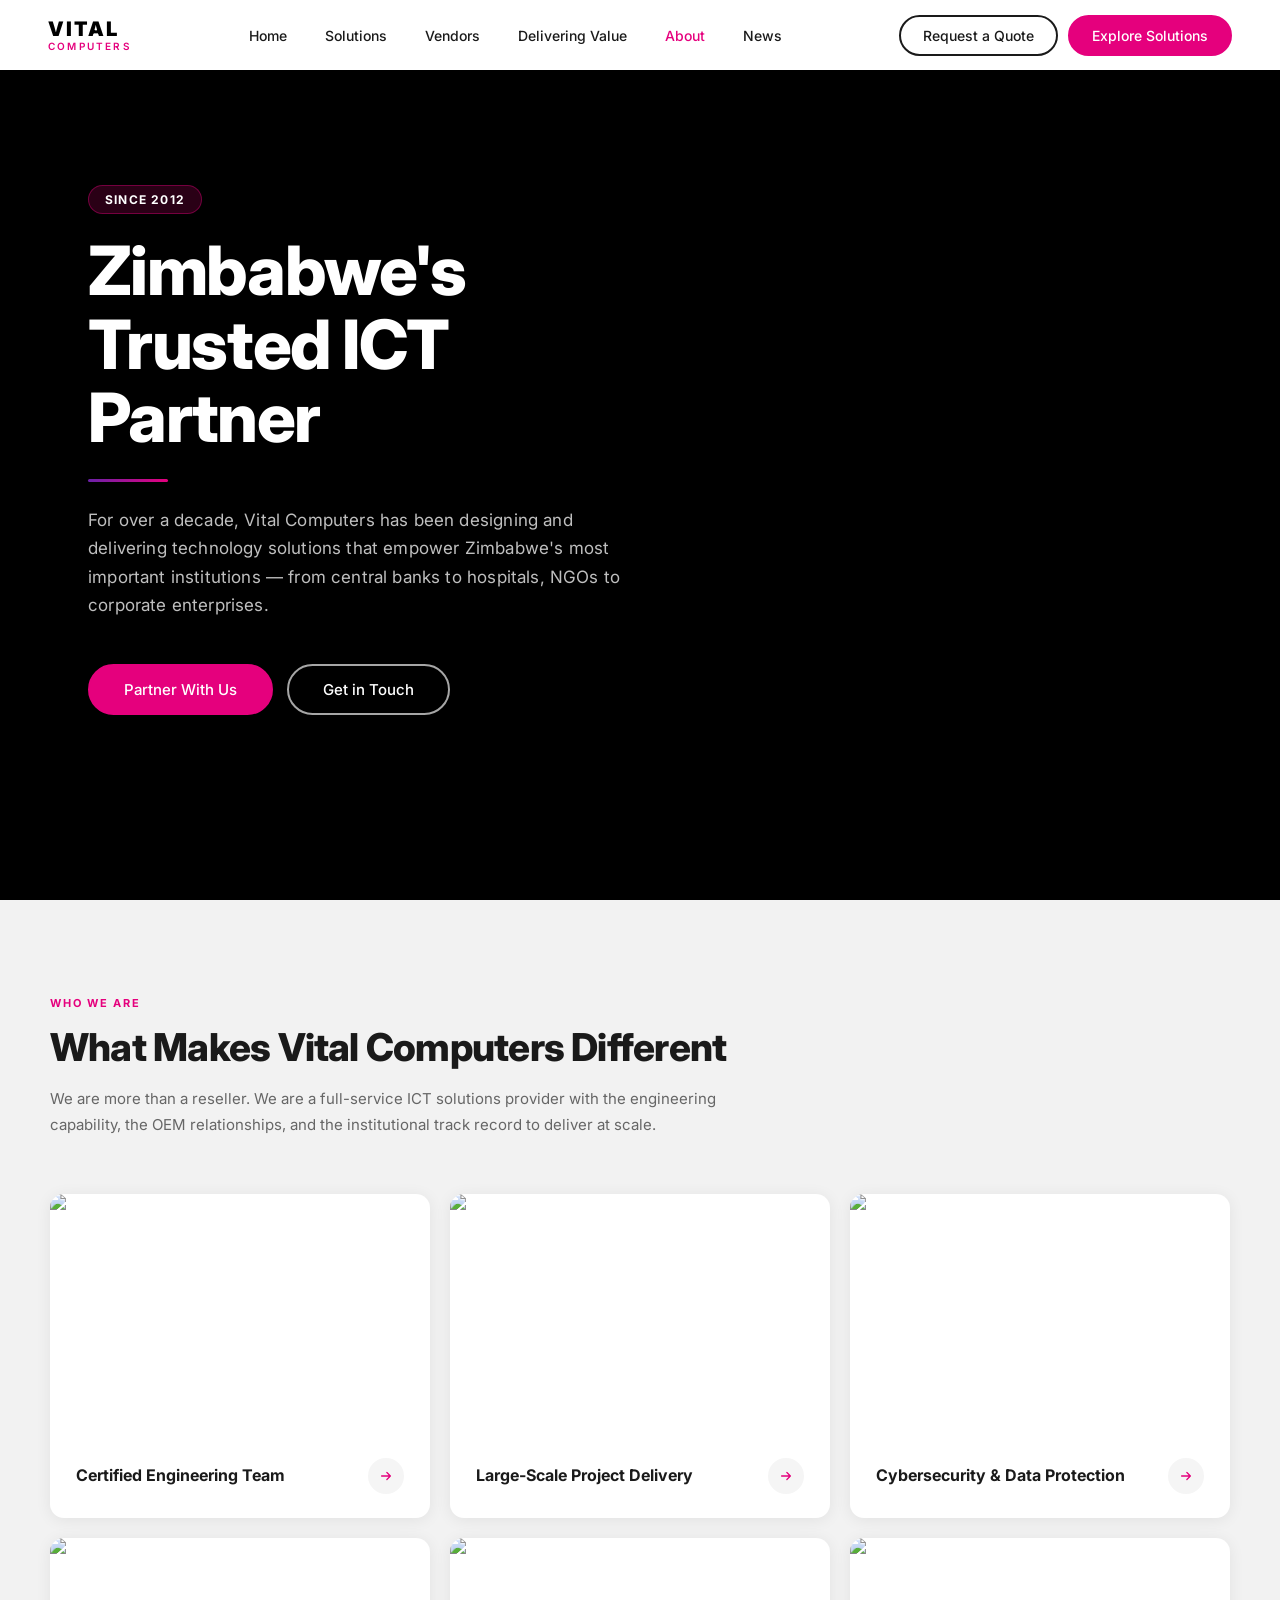
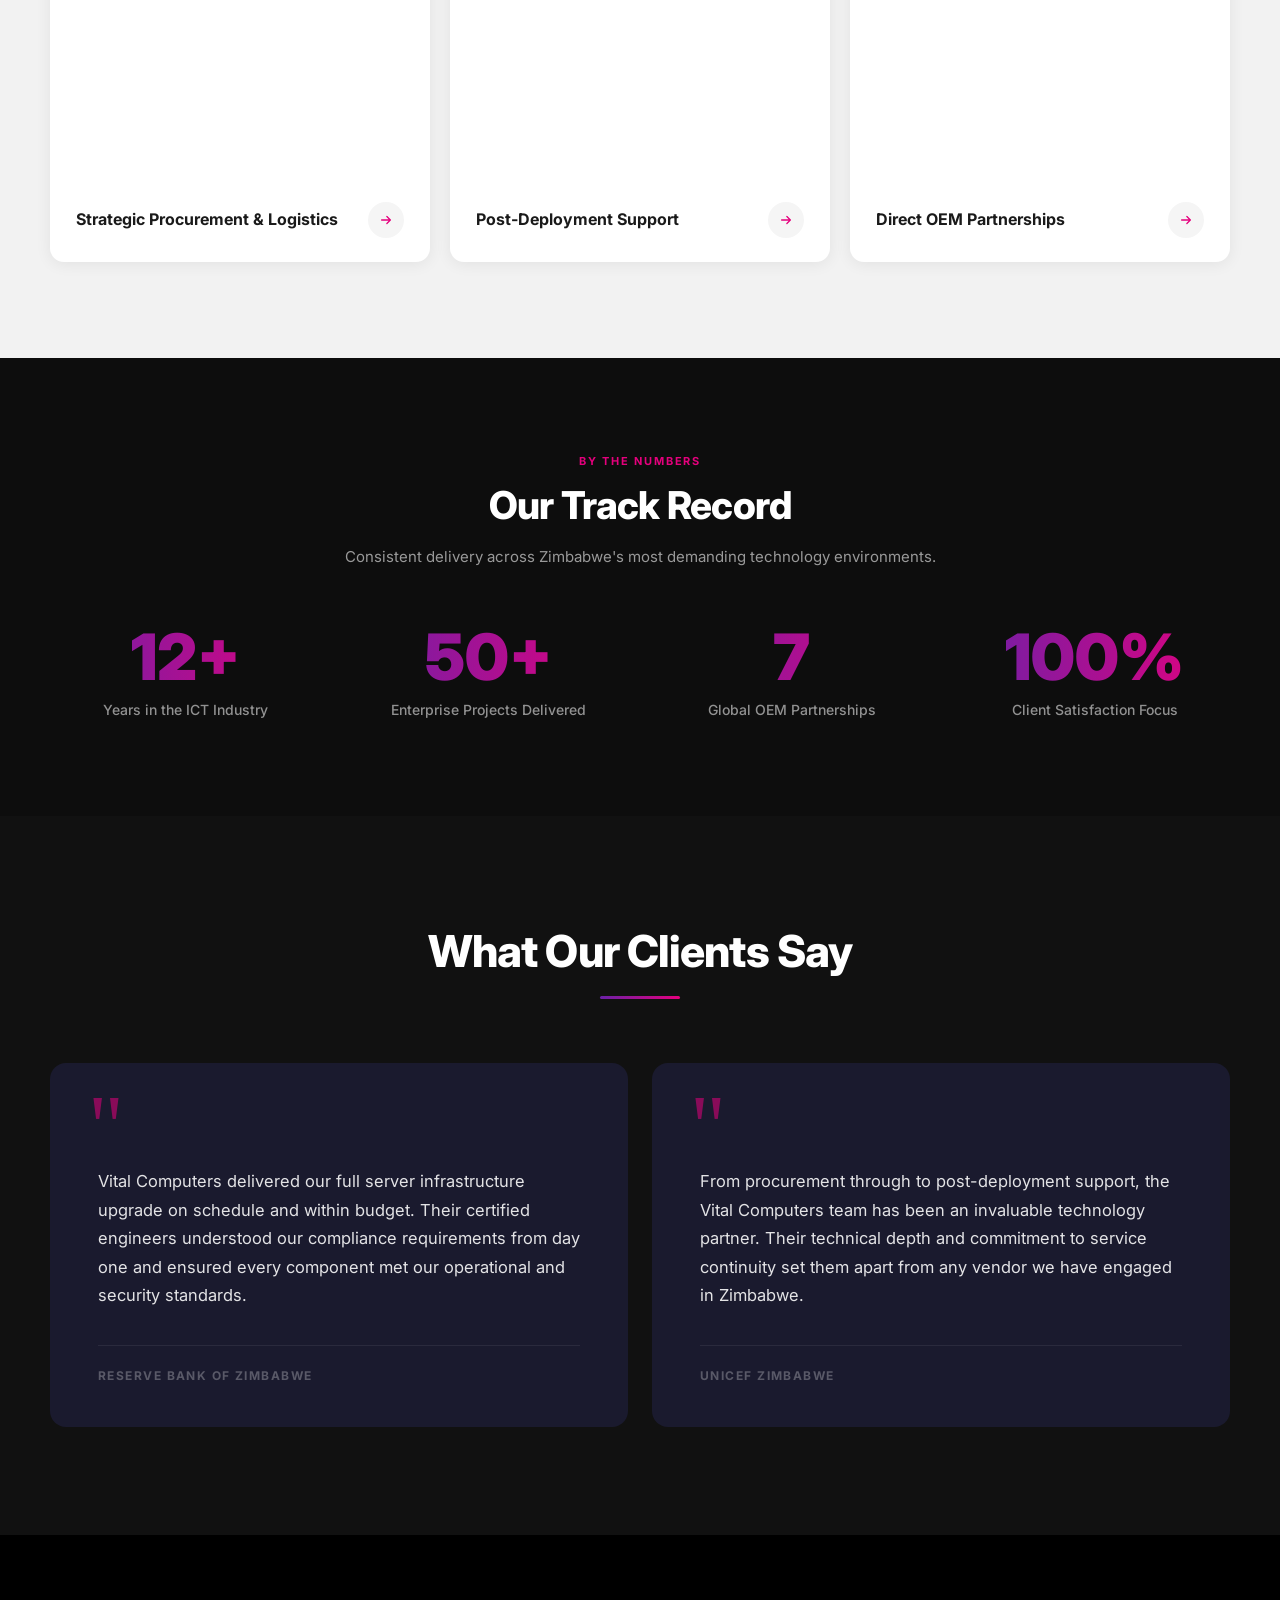
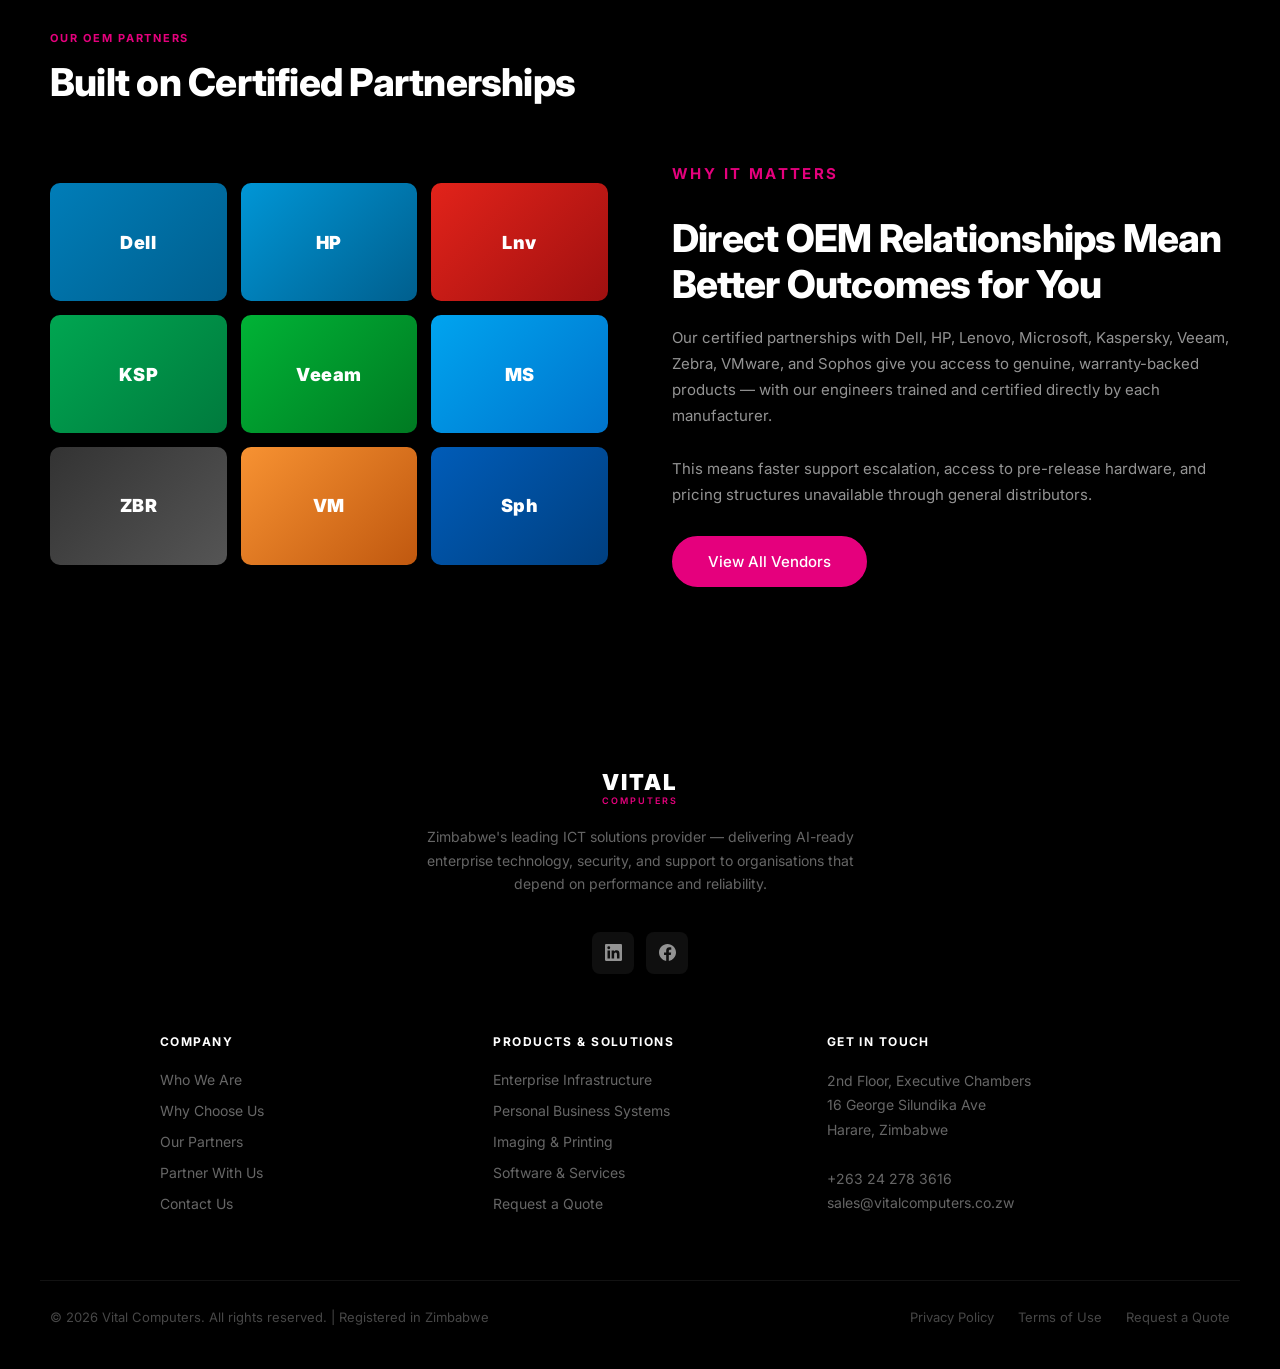
==== about.html @ a30dc3c9 "Convert to multi-page site with shared CSS design system - Extract all styles to style.css with shar" ====
<!DOCTYPE html>
<html lang="en">
<head>
  <meta charset="UTF-8">
  <meta name="viewport" content="width=device-width, initial-scale=1.0">
  <title>About Us — Vital Computers</title>
  <link rel="preconnect" href="https://fonts.googleapis.com">
  <link href="https://fonts.googleapis.com/css2?family=Inter:wght@300;400;500;600;700;800;900&display=swap" rel="stylesheet">
  <link rel="stylesheet" href="style.css">
</head>
<body>

  <!-- NAVIGATION -->
  <nav class="nav" id="navbar">
    <a href="index.html" class="nav__logo">
      <span class="nav__logo-main">Vital</span>
      <span class="nav__logo-sub">Computers</span>
    </a>
    <ul class="nav__links">
      <li><a href="index.html">Home</a></li>
      <li><a href="solutions.html">Solutions</a></li>
      <li><a href="vendors.html">Vendors</a></li>
      <li><a href="value.html">Delivering Value</a></li>
      <li class="nav__item">
        <a href="about.html" class="active">About</a>
        <div class="nav__dropdown">
          <a href="about.html">About Us</a>
          <a href="partner.html">Partner With Us</a>
        </div>
      </li>
      <li><a href="news.html">News</a></li>
    </ul>
    <div class="nav__actions">
      <a href="index.html#contact" class="btn btn--sm btn--nav-outline">Request a Quote</a>
      <a href="solutions.html" class="btn btn--sm btn--pink">Explore Solutions</a>
      <button class="hamburger" aria-label="Menu"><span></span><span></span><span></span></button>
    </div>
  </nav>

  <!-- MOBILE NAV DRAWER -->
  <div class="nav__mobile" id="mobileNav">
    <a href="index.html">Home</a>
    <a href="solutions.html">Solutions</a>
    <a href="vendors.html">Vendors</a>
    <a href="value.html">Delivering Value</a>
    <a href="about.html">About Us</a>
    <a href="partner.html">Partner With Us</a>
    <a href="news.html">News</a>
    <div class="nav__mobile-cta">
      <a href="index.html#contact" class="btn btn--pink" style="text-align:center">Request a Quote</a>
      <a href="solutions.html" class="btn btn--outline-dark" style="text-align:center">Explore Solutions</a>
    </div>
  </div>

  <!-- HERO -->
  <section class="hero hero--left">
    <div class="hero__bg" style="background-image:url('https://images.unsplash.com/photo-1522071820081-009f0129c71c?w=1920&q=85')"></div>
    <div class="hero__overlay"></div>
    <div class="hero__content">
      <div class="hero__callout">Since 2012</div>
      <h1>Zimbabwe's Trusted ICT Partner</h1>
      <div class="gradient-rule hero__rule"></div>
      <p class="hero__sub">For over a decade, Vital Computers has been designing and delivering technology solutions that empower Zimbabwe's most important institutions — from central banks to hospitals, NGOs to corporate enterprises.</p>
      <div class="hero__buttons">
        <a href="partner.html" class="btn btn--pink">Partner With Us</a>
        <a href="index.html#contact" class="btn btn--outline-white">Get in Touch</a>
      </div>
    </div>
  </section>


  <!-- STACKED IMAGE CARDS — WHO WE ARE -->
  <section class="about-cards-section">
    <div class="about-cards-inner">
      <p class="section-label" style="color:var(--pink)">Who We Are</p>
      <h2 class="section-title section-title--light">What Makes Vital Computers Different</h2>
      <p class="section-body" style="margin-top:8px">We are more than a reseller. We are a full-service ICT solutions provider with the engineering capability, the OEM relationships, and the institutional track record to deliver at scale.</p>

      <div class="about-img-grid">

        <div class="about-img-card">
          <div class="about-img-card__img">
            <img src="https://images.unsplash.com/photo-1551434678-e076c223a692?w=700&q=80" alt="Certified engineers" loading="lazy">
          </div>
          <div class="about-img-card__body">
            <div class="about-img-card__title">Certified Engineering Team</div>
            <div class="about-img-card__arrow"><svg viewBox="0 0 16 16" fill="none"><path d="M3 8h10M9 4l4 4-4 4" stroke="currentColor" stroke-width="1.5" stroke-linecap="round" stroke-linejoin="round"/></svg></div>
          </div>
        </div>

        <div class="about-img-card">
          <div class="about-img-card__img">
            <img src="https://images.unsplash.com/photo-1486406146926-c627a92ad1ab?w=700&q=80" alt="Enterprise projects" loading="lazy">
          </div>
          <div class="about-img-card__body">
            <div class="about-img-card__title">Large-Scale Project Delivery</div>
            <div class="about-img-card__arrow"><svg viewBox="0 0 16 16" fill="none"><path d="M3 8h10M9 4l4 4-4 4" stroke="currentColor" stroke-width="1.5" stroke-linecap="round" stroke-linejoin="round"/></svg></div>
          </div>
        </div>

        <div class="about-img-card">
          <div class="about-img-card__img">
            <img src="https://images.unsplash.com/photo-1563986768609-322da13575f3?w=700&q=80" alt="Cybersecurity" loading="lazy">
          </div>
          <div class="about-img-card__body">
            <div class="about-img-card__title">Cybersecurity &amp; Data Protection</div>
            <div class="about-img-card__arrow"><svg viewBox="0 0 16 16" fill="none"><path d="M3 8h10M9 4l4 4-4 4" stroke="currentColor" stroke-width="1.5" stroke-linecap="round" stroke-linejoin="round"/></svg></div>
          </div>
        </div>

        <div class="about-img-card">
          <div class="about-img-card__img">
            <img src="https://images.unsplash.com/photo-1497366216548-37526070297c?w=700&q=80" alt="Procurement" loading="lazy">
          </div>
          <div class="about-img-card__body">
            <div class="about-img-card__title">Strategic Procurement &amp; Logistics</div>
            <div class="about-img-card__arrow"><svg viewBox="0 0 16 16" fill="none"><path d="M3 8h10M9 4l4 4-4 4" stroke="currentColor" stroke-width="1.5" stroke-linecap="round" stroke-linejoin="round"/></svg></div>
          </div>
        </div>

        <div class="about-img-card">
          <div class="about-img-card__img">
            <img src="https://images.unsplash.com/photo-1600880292203-757bb62b4baf?w=700&q=80" alt="Support team" loading="lazy">
          </div>
          <div class="about-img-card__body">
            <div class="about-img-card__title">Post-Deployment Support</div>
            <div class="about-img-card__arrow"><svg viewBox="0 0 16 16" fill="none"><path d="M3 8h10M9 4l4 4-4 4" stroke="currentColor" stroke-width="1.5" stroke-linecap="round" stroke-linejoin="round"/></svg></div>
          </div>
        </div>

        <div class="about-img-card">
          <div class="about-img-card__img">
            <img src="https://images.unsplash.com/photo-1553877522-43269d4ea984?w=700&q=80" alt="OEM partnerships" loading="lazy">
          </div>
          <div class="about-img-card__body">
            <div class="about-img-card__title">Direct OEM Partnerships</div>
            <div class="about-img-card__arrow"><svg viewBox="0 0 16 16" fill="none"><path d="M3 8h10M9 4l4 4-4 4" stroke="currentColor" stroke-width="1.5" stroke-linecap="round" stroke-linejoin="round"/></svg></div>
          </div>
        </div>

      </div>
    </div>
  </section>


  <!-- STATS -->
  <section class="stats-section">
    <p class="section-label" style="color:var(--pink)">By the Numbers</p>
    <h2 class="section-title section-title--dark">Our Track Record</h2>
    <p class="section-body section-body--dark" style="margin:12px auto 0;text-align:center">Consistent delivery across Zimbabwe's most demanding technology environments.</p>
    <div class="stats__grid">
      <div class="stat-item">
        <div class="stat-item__num">12+</div>
        <div class="stat-item__label">Years in the ICT Industry</div>
      </div>
      <div class="stat-item">
        <div class="stat-item__num">50+</div>
        <div class="stat-item__label">Enterprise Projects Delivered</div>
      </div>
      <div class="stat-item">
        <div class="stat-item__num">7</div>
        <div class="stat-item__label">Global OEM Partnerships</div>
      </div>
      <div class="stat-item">
        <div class="stat-item__num">100%</div>
        <div class="stat-item__label">Client Satisfaction Focus</div>
      </div>
    </div>
  </section>


  <!-- TESTIMONIALS -->
  <section class="testimonials">
    <div class="section-header section-header--dark">
      <h2>What Our Clients Say</h2>
      <div class="gradient-rule gradient-rule--center"></div>
    </div>
    <div class="testimonials__grid">
      <div class="tcard">
        <span class="tcard__quote-icon" aria-hidden="true">"</span>
        <p class="tcard__text">Vital Computers delivered our full server infrastructure upgrade on schedule and within budget. Their certified engineers understood our compliance requirements from day one and ensured every component met our operational and security standards.</p>
        <div class="tcard__logo">RESERVE BANK OF ZIMBABWE</div>
      </div>
      <div class="tcard">
        <span class="tcard__quote-icon" aria-hidden="true">"</span>
        <p class="tcard__text">From procurement through to post-deployment support, the Vital Computers team has been an invaluable technology partner. Their technical depth and commitment to service continuity set them apart from any vendor we have engaged in Zimbabwe.</p>
        <div class="tcard__logo">UNICEF ZIMBABWE</div>
      </div>
    </div>
  </section>


  <!-- VENDOR PARTNERSHIPS -->
  <section class="vendor-partnerships">
    <div style="max-width:1180px;margin:0 auto">
      <p class="section-label" style="color:var(--pink)">Our OEM Partners</p>
      <h2 class="section-title section-title--dark">Built on Certified Partnerships</h2>
    </div>
    <div class="vendor-partnerships__grid">
      <div class="vendor-partnerships__logos">
        <div class="vp-logo" style="background:linear-gradient(135deg,#007DB8,#005F8E)">Dell</div>
        <div class="vp-logo" style="background:linear-gradient(135deg,#0096D6,#005F8E)">HP</div>
        <div class="vp-logo" style="background:linear-gradient(135deg,#E2231A,#A01010)">Lnv</div>
        <div class="vp-logo" style="background:linear-gradient(135deg,#00A651,#007A3D)">KSP</div>
        <div class="vp-logo" style="background:linear-gradient(135deg,#00B336,#007A22)">Veeam</div>
        <div class="vp-logo" style="background:linear-gradient(135deg,#00A4EF,#0074CC)">MS</div>
        <div class="vp-logo" style="background:linear-gradient(135deg,#333,#555)">ZBR</div>
        <div class="vp-logo" style="background:linear-gradient(135deg,#F79232,#C0580F)">VM</div>
        <div class="vp-logo" style="background:linear-gradient(135deg,#005CB8,#003F80)">Sph</div>
      </div>
      <div class="vendor-partnerships__content">
        <p class="section-label" style="color:var(--pink)">Why It Matters</p>
        <h2>Direct OEM Relationships Mean Better Outcomes for You</h2>
        <p>Our certified partnerships with Dell, HP, Lenovo, Microsoft, Kaspersky, Veeam, Zebra, VMware, and Sophos give you access to genuine, warranty-backed products — with our engineers trained and certified directly by each manufacturer.</p>
        <p>This means faster support escalation, access to pre-release hardware, and pricing structures unavailable through general distributors.</p>
        <a href="vendors.html" class="btn btn--pink">View All Vendors</a>
      </div>
    </div>
  </section>


  <!-- FOOTER -->
  <footer class="footer">
    <a href="index.html" class="footer__logo">
      <span class="footer__logo-main">Vital</span>
      <span class="footer__logo-sub">Computers</span>
    </a>
    <p class="footer__desc">Zimbabwe's leading ICT solutions provider — delivering AI-ready enterprise technology, security, and support to organisations that depend on performance and reliability.</p>
    <div class="footer__socials">
      <a href="#" class="footer__social" aria-label="LinkedIn"><svg viewBox="0 0 24 24" fill="currentColor"><path d="M20.447 20.452h-3.554v-5.569c0-1.328-.027-3.037-1.852-3.037-1.853 0-2.136 1.445-2.136 2.939v5.667H9.351V9h3.414v1.561h.046c.477-.9 1.637-1.85 3.37-1.85 3.601 0 4.267 2.37 4.267 5.455v6.286zM5.337 7.433a2.062 2.062 0 0 1-2.063-2.065 2.064 2.064 0 1 1 2.063 2.065zm1.782 13.019H3.555V9h3.564v11.452zM22.225 0H1.771C.792 0 0 .774 0 1.729v20.542C0 23.227.792 24 1.771 24h20.451C23.2 24 24 23.227 24 22.271V1.729C24 .774 23.2 0 22.222 0h.003z"/></svg></a>
      <a href="#" class="footer__social" aria-label="Facebook"><svg viewBox="0 0 24 24" fill="currentColor"><path d="M24 12.073c0-6.627-5.373-12-12-12s-12 5.373-12 12c0 5.99 4.388 10.954 10.125 11.854v-8.385H7.078v-3.47h3.047V9.43c0-3.007 1.792-4.669 4.533-4.669 1.312 0 2.686.235 2.686.235v2.953H15.83c-1.491 0-1.956.925-1.956 1.874v2.25h3.328l-.532 3.47h-2.796v8.385C19.612 23.027 24 18.062 24 12.073z"/></svg></a>
    </div>
    <div class="footer__links">
      <div class="footer__col">
        <h4>Company</h4>
        <ul>
          <li><a href="about.html">Who We Are</a></li>
          <li><a href="value.html">Why Choose Us</a></li>
          <li><a href="vendors.html">Our Partners</a></li>
          <li><a href="partner.html">Partner With Us</a></li>
          <li><a href="index.html#contact">Contact Us</a></li>
        </ul>
      </div>
      <div class="footer__col">
        <h4>Products &amp; Solutions</h4>
        <ul>
          <li><a href="solutions.html">Enterprise Infrastructure</a></li>
          <li><a href="solutions.html">Personal Business Systems</a></li>
          <li><a href="solutions.html">Imaging &amp; Printing</a></li>
          <li><a href="solutions.html">Software &amp; Services</a></li>
          <li><a href="index.html#contact">Request a Quote</a></li>
        </ul>
      </div>
      <div class="footer__col">
        <h4>Get in Touch</h4>
        <div class="footer__contact-text">
          2nd Floor, Executive Chambers<br>16 George Silundika Ave<br>Harare, Zimbabwe<br><br>
          <a href="tel:+26324278361">+263 24 278 3616</a><br>
          <a href="mailto:sales@vitalcomputers.co.zw">sales@vitalcomputers.co.zw</a>
        </div>
      </div>
    </div>
    <hr class="footer__rule">
    <div class="footer__bottom">
      <span class="footer__copy">&copy; 2026 Vital Computers. All rights reserved. | Registered in Zimbabwe</span>
      <div class="footer__legal"><a href="#">Privacy Policy</a><a href="#">Terms of Use</a><a href="index.html#contact">Request a Quote</a></div>
    </div>
  </footer>

  <script>
    const navbar = document.getElementById('navbar');
    const mobileNav = document.getElementById('mobileNav');
    const hamburger = document.querySelector('.hamburger');
    window.addEventListener('scroll', () => navbar.classList.toggle('nav--scrolled', window.scrollY > 16), { passive: true });
    hamburger.addEventListener('click', () => mobileNav.classList.toggle('open'));
    mobileNav.querySelectorAll('a').forEach(a => a.addEventListener('click', () => mobileNav.classList.remove('open')));
  </script>
</body>
</html>
---- style.css ----
/* ============================================================
   BASE RESET
============================================================ */
*, *::before, *::after { box-sizing: border-box; margin: 0; padding: 0; }
html { scroll-behavior: smooth; }
body {
  font-family: 'Inter', -apple-system, 'Helvetica Neue', sans-serif;
  background: #000;
  color: #fff;
  overflow-x: hidden;
}
img { display: block; max-width: 100%; }
a { text-decoration: none; }

/* ============================================================
   DESIGN TOKENS
============================================================ */
:root {
  --pink:        #E5007D;
  --purple:      #6B21A8;
  --dark-0:      #000000;
  --dark-1:      #0d0d0d;
  --dark-2:      #111111;
  --dark-3:      #1a1a1a;
  --dark-card:   #1a1a2e;
  --light-bg:    #f5f5f5;
  --light-bg-2:  #f2f2f2;
  --white:       #ffffff;
  --text-muted:  rgba(255,255,255,0.75);
  --text-faint:  rgba(255,255,255,0.45);
  --body-dark:   #555;
}

/* ============================================================
   UTILITY
============================================================ */
.gradient-rule {
  width: 80px;
  height: 3px;
  background: linear-gradient(to right, var(--purple), var(--pink));
  border-radius: 2px;
}
.gradient-rule--center { margin-left: auto; margin-right: auto; }

/* ============================================================
   BUTTONS — all pill-shaped
============================================================ */
.btn {
  display: inline-flex;
  align-items: center;
  justify-content: center;
  gap: 8px;
  padding: 14px 34px;
  border-radius: 999px;
  font-size: 15px;
  font-weight: 500;
  cursor: pointer;
  transition: background 0.22s, border-color 0.22s, color 0.22s, transform 0.15s;
  white-space: nowrap;
  border: 2px solid transparent;
}
.btn:hover { transform: translateY(-1px); }
.btn:active { transform: translateY(0); }

.btn--pink {
  background: var(--pink);
  color: #fff;
  border-color: var(--pink);
}
.btn--pink:hover { background: #c9006d; border-color: #c9006d; }

.btn--outline-white {
  background: transparent;
  color: #fff;
  border-color: rgba(255,255,255,0.65);
}
.btn--outline-white:hover { background: rgba(255,255,255,0.1); border-color: #fff; }

.btn--outline-dark {
  background: transparent;
  color: var(--dark-3);
  border-color: var(--dark-3);
}
.btn--outline-dark:hover { background: var(--dark-3); color: #fff; }

.btn--sm { padding: 10px 22px; font-size: 14px; }

/* ============================================================
   NAVIGATION
============================================================ */
.nav {
  position: fixed;
  inset: 0 0 auto 0;
  z-index: 1000;
  background: #fff;
  height: 70px;
  padding: 0 48px;
  display: flex;
  align-items: center;
  justify-content: space-between;
  transition: box-shadow 0.3s;
}
.nav.nav--scrolled { box-shadow: 0 2px 24px rgba(0,0,0,0.1); }

.nav__logo {
  display: flex;
  flex-direction: column;
  line-height: 1;
  color: #000;
}
.nav__logo-main {
  font-size: 20px;
  font-weight: 900;
  letter-spacing: 0.1em;
  text-transform: uppercase;
}
.nav__logo-sub {
  font-size: 10px;
  font-weight: 600;
  letter-spacing: 0.22em;
  text-transform: uppercase;
  color: var(--pink);
  margin-top: 2px;
}

.nav__links {
  list-style: none;
  display: flex;
  align-items: center;
  gap: 38px;
}
.nav__links a {
  font-size: 14px;
  font-weight: 500;
  color: var(--dark-3);
  transition: color 0.2s;
}
.nav__links a:hover { color: var(--pink); }
.nav__links a.active { color: var(--pink); }

/* Dropdown */
.nav__item { position: relative; }
.nav__dropdown {
  position: absolute;
  top: calc(100% + 18px);
  left: 50%;
  transform: translateX(-50%) translateY(-6px);
  background: #fff;
  border-radius: 12px;
  box-shadow: 0 8px 40px rgba(0,0,0,0.13);
  padding: 8px;
  min-width: 220px;
  opacity: 0;
  visibility: hidden;
  transition: all 0.22s ease;
  z-index: 200;
}
.nav__item:hover .nav__dropdown {
  opacity: 1;
  visibility: visible;
  transform: translateX(-50%) translateY(0);
}
.nav__dropdown a {
  display: block;
  padding: 10px 16px;
  font-size: 13.5px;
  font-weight: 500;
  color: var(--dark-3);
  border-radius: 8px;
  transition: background 0.15s, color 0.15s;
}
.nav__dropdown a:hover { background: var(--light-bg); color: var(--pink); }

.nav__actions {
  display: flex;
  align-items: center;
  gap: 10px;
}

.btn--nav-outline {
  background: transparent;
  color: var(--dark-3);
  border: 2px solid var(--dark-3);
  border-radius: 999px;
}
.btn--nav-outline:hover { background: var(--dark-3); color: #fff; }

.hamburger {
  width: 36px;
  height: 36px;
  display: none;
  flex-direction: column;
  justify-content: center;
  gap: 5px;
  cursor: pointer;
  padding: 4px;
  border: none;
  background: none;
  flex-shrink: 0;
}
.hamburger span {
  display: block;
  height: 2px;
  background: var(--dark-3);
  border-radius: 2px;
  transition: all 0.25s;
}

/* Mobile nav drawer */
.nav__mobile {
  display: none;
  position: fixed;
  inset: 70px 0 0 0;
  background: #fff;
  z-index: 999;
  padding: 24px 28px;
  flex-direction: column;
  gap: 4px;
  box-shadow: 0 8px 32px rgba(0,0,0,0.12);
  overflow-y: auto;
}
.nav__mobile.open { display: flex; }
.nav__mobile a {
  display: block;
  font-size: 16px;
  font-weight: 600;
  color: var(--dark-3);
  padding: 14px 0;
  border-bottom: 1px solid #f0f0f0;
  transition: color 0.2s;
}
.nav__mobile a:hover { color: var(--pink); }
.nav__mobile .nav__mobile-cta {
  margin-top: 20px;
  display: flex;
  flex-direction: column;
  gap: 10px;
}

/* ============================================================
   HERO — centered (homepage)
============================================================ */
.hero {
  position: relative;
  height: 100vh;
  min-height: 680px;
  display: flex;
  align-items: center;
  justify-content: center;
  overflow: hidden;
}

.hero__bg {
  position: absolute;
  inset: 0;
  background-size: cover;
  background-position: center;
}

.hero__overlay {
  position: absolute;
  inset: 0;
  background: linear-gradient(
    to bottom,
    rgba(0,0,0,0.35) 0%,
    rgba(0,0,0,0.52) 50%,
    rgba(0,0,0,0.82) 100%
  );
}

.hero__content {
  position: relative;
  z-index: 2;
  text-align: center;
  max-width: 900px;
  padding: 0 28px;
}

.hero__content h1 {
  font-size: clamp(38px, 5.5vw, 68px);
  font-weight: 800;
  color: #fff;
  line-height: 1.08;
  letter-spacing: -0.025em;
  margin-bottom: 24px;
}

.hero__rule { margin: 0 auto 24px; }

.hero__sub {
  font-size: 17px;
  font-weight: 400;
  color: var(--text-muted);
  letter-spacing: 0.01em;
  margin-bottom: 44px;
  line-height: 1.68;
  max-width: 740px;
  margin-left: auto;
  margin-right: auto;
}

.hero__buttons {
  display: flex;
  gap: 14px;
  justify-content: center;
  flex-wrap: wrap;
}

/* Scroll indicator */
.hero__scroll {
  position: absolute;
  bottom: 36px;
  left: 50%;
  transform: translateX(-50%);
  z-index: 5;
  width: 44px;
  height: 44px;
  border-radius: 50%;
  border: 2px solid rgba(255,255,255,0.45);
  display: flex;
  align-items: center;
  justify-content: center;
  animation: bounce 2s infinite;
  cursor: pointer;
  color: rgba(255,255,255,0.7);
}
.hero__scroll svg { width: 18px; height: 18px; }
@keyframes bounce {
  0%, 100% { transform: translateX(-50%) translateY(0); }
  50% { transform: translateX(-50%) translateY(8px); }
}

/* ============================================================
   HERO — left-aligned variant (inner pages)
============================================================ */
.hero--left { justify-content: flex-start; }
.hero--left .hero__content {
  text-align: left;
  padding-left: 88px;
  max-width: 680px;
}
.hero--left .hero__rule { margin: 0 0 24px; }
.hero--left .hero__sub {
  margin-left: 0;
  margin-right: 0;
}
.hero--left .hero__buttons { justify-content: flex-start; }

/* Callout badge inside hero */
.hero__callout {
  display: inline-flex;
  align-items: center;
  gap: 8px;
  background: rgba(229,0,125,0.18);
  border: 1px solid rgba(229,0,125,0.4);
  border-radius: 999px;
  padding: 6px 16px;
  font-size: 12px;
  font-weight: 700;
  letter-spacing: 0.1em;
  text-transform: uppercase;
  color: #fff;
  margin-bottom: 20px;
}

/* ============================================================
   HERO — article variant (bottom-left content)
============================================================ */
.hero--article {
  align-items: flex-end;
  justify-content: flex-start;
  height: 72vh;
  min-height: 540px;
}
.hero--article .hero__content {
  text-align: left;
  padding: 0 88px 64px;
  max-width: 820px;
}
.hero--article .hero__rule { margin: 0 0 20px; }
.hero--article .hero__sub { margin-left: 0; }

.article-meta {
  display: flex;
  align-items: center;
  gap: 16px;
  margin-bottom: 20px;
  flex-wrap: wrap;
}
.article-meta__cat {
  background: var(--pink);
  color: #fff;
  padding: 4px 14px;
  border-radius: 999px;
  font-size: 11px;
  font-weight: 700;
  letter-spacing: 0.1em;
  text-transform: uppercase;
}
.article-meta__date,
.article-meta__author {
  font-size: 13px;
  color: rgba(255,255,255,0.6);
}
.article-meta__dot { color: rgba(255,255,255,0.3); }

/* ============================================================
   VALUE PROPS — 4 cards
============================================================ */
.value-props {
  background: var(--dark-0);
  padding: 88px 40px;
}
.value-props__label {
  text-align: center;
  font-size: 11px;
  font-weight: 700;
  letter-spacing: 0.16em;
  text-transform: uppercase;
  color: var(--pink);
  margin-bottom: 16px;
}
.value-props__heading {
  text-align: center;
  font-size: clamp(26px, 3vw, 38px);
  font-weight: 800;
  color: #fff;
  letter-spacing: -0.02em;
  margin-bottom: 16px;
}
.value-props__sub {
  text-align: center;
  font-size: 15px;
  color: rgba(255,255,255,0.55);
  max-width: 560px;
  margin: 0 auto 56px;
  line-height: 1.65;
}
.value-props__grid {
  max-width: 1180px;
  margin: 0 auto;
  display: grid;
  grid-template-columns: repeat(4, 1fr);
  gap: 20px;
}
.vcard {
  background: var(--dark-card);
  border-radius: 14px;
  padding: 36px 28px;
  border: 1px solid rgba(255,255,255,0.055);
  transition: border-color 0.25s, transform 0.25s;
}
.vcard:hover {
  border-color: rgba(229,0,125,0.35);
  transform: translateY(-4px);
}
.vcard__icon {
  width: 50px;
  height: 50px;
  background: linear-gradient(135deg, var(--purple), var(--pink));
  border-radius: 13px;
  display: flex;
  align-items: center;
  justify-content: center;
  margin-bottom: 22px;
}
.vcard__icon svg { width: 24px; height: 24px; color: #fff; }
.vcard h3 {
  font-size: 16px;
  font-weight: 700;
  color: #fff;
  margin-bottom: 10px;
  line-height: 1.3;
}
.vcard p {
  font-size: 14px;
  color: rgba(255,255,255,0.55);
  line-height: 1.65;
}

/* ============================================================
   CAROUSEL / BANNER
============================================================ */
.carousel {
  position: relative;
  overflow: hidden;
  background: var(--dark-2);
}
.carousel__track {
  display: flex;
  transition: transform 0.65s cubic-bezier(0.25, 0.46, 0.45, 0.94);
  will-change: transform;
}
.carousel__slide {
  min-width: 100%;
  position: relative;
  aspect-ratio: 16/5;
  overflow: hidden;
}
.carousel__slide img {
  width: 100%;
  height: 100%;
  object-fit: cover;
}
.carousel__overlay {
  position: absolute;
  inset: 0;
  background: linear-gradient(
    to right,
    rgba(0,0,0,0.78) 0%,
    rgba(0,0,0,0.25) 58%,
    transparent 100%
  );
  display: flex;
  align-items: center;
  padding: 48px 88px;
}
.carousel__content { max-width: 520px; }
.carousel__content h2 {
  font-size: clamp(26px, 3.2vw, 44px);
  font-weight: 800;
  color: #fff;
  line-height: 1.15;
  margin-bottom: 20px;
}
.carousel__content ul { list-style: none; margin-bottom: 30px; }
.carousel__content ul li {
  font-size: 15px;
  color: rgba(255,255,255,0.85);
  padding: 5px 0;
  display: flex;
  align-items: center;
  gap: 10px;
}
.carousel__content ul li::before {
  content: '';
  width: 6px;
  height: 6px;
  min-width: 6px;
  background: var(--pink);
  border-radius: 50%;
}
.carousel__dots {
  position: absolute;
  bottom: 22px;
  left: 50%;
  transform: translateX(-50%);
  display: flex;
  gap: 8px;
  z-index: 10;
}
.carousel__dot {
  width: 8px;
  height: 8px;
  border-radius: 50%;
  background: rgba(255,255,255,0.38);
  cursor: pointer;
  transition: all 0.3s;
  border: none;
}
.carousel__dot--active {
  background: var(--pink);
  width: 26px;
  border-radius: 4px;
}

/* ============================================================
   DARK STATEMENT
============================================================ */
.statement {
  position: relative;
  padding: 130px 40px;
  text-align: center;
  background: var(--dark-1);
  overflow: hidden;
}
.statement__texture {
  position: absolute;
  inset: 0;
  background-image: url('https://images.unsplash.com/photo-1451187580459-43490279c0fa?w=1920&q=30');
  background-size: cover;
  background-position: center;
  opacity: 0.04;
}
.statement__inner {
  position: relative;
  z-index: 2;
  max-width: 820px;
  margin: 0 auto;
}
.statement__inner h2 {
  font-size: clamp(28px, 3.8vw, 54px);
  font-weight: 800;
  color: #fff;
  line-height: 1.2;
  letter-spacing: -0.02em;
  margin-bottom: 52px;
}
.statement__buttons {
  display: flex;
  gap: 14px;
  justify-content: center;
  flex-wrap: wrap;
}

/* ============================================================
   SPLIT CARD
============================================================ */
.split-section {
  background: var(--light-bg-2);
  padding: 108px 40px;
}
.split-card {
  max-width: 1180px;
  margin: 0 auto;
  display: grid;
  grid-template-columns: 1fr 1fr;
  border-radius: 16px;
  overflow: hidden;
  box-shadow: 0 24px 72px rgba(0,0,0,0.11);
}
.split-card__text {
  background: #fff;
  padding: 80px 60px;
  display: flex;
  flex-direction: column;
  justify-content: center;
}
.split-card__tag {
  font-size: 11px;
  font-weight: 700;
  letter-spacing: 0.13em;
  text-transform: uppercase;
  color: var(--pink);
  margin-bottom: 18px;
}
.split-card__text h2 {
  font-size: clamp(26px, 2.8vw, 40px);
  font-weight: 800;
  color: var(--dark-3);
  line-height: 1.2;
  letter-spacing: -0.02em;
  margin-bottom: 20px;
}
.split-card__text p {
  font-size: 16px;
  line-height: 1.72;
  color: #555;
  margin-bottom: 20px;
}
.split-card__bullets { list-style: none; margin-bottom: 34px; }
.split-card__bullets li {
  font-size: 14.5px;
  color: #555;
  padding: 5px 0;
  display: flex;
  align-items: flex-start;
  gap: 10px;
}
.split-card__bullets li::before {
  content: '';
  width: 6px;
  height: 6px;
  min-width: 6px;
  background: var(--pink);
  border-radius: 50%;
  margin-top: 7px;
}
.cta-link {
  display: inline-flex;
  align-items: center;
  gap: 8px;
  color: var(--pink);
  font-weight: 600;
  font-size: 15px;
  transition: gap 0.2s, color 0.2s;
}
.cta-link:hover { gap: 13px; color: #c9006d; }
.split-card__image { overflow: hidden; min-height: 460px; position: relative; }
.split-card__image img { position: absolute; inset: 0; width: 100%; height: 100%; object-fit: cover; }

/* ============================================================
   FULL BLEED IMAGE
============================================================ */
.fullbleed {
  position: relative;
  padding: 170px 40px;
  text-align: center;
  overflow: hidden;
}
.fullbleed__bg {
  position: absolute;
  inset: 0;
  background-size: cover;
  background-position: center 30%;
}
.fullbleed__overlay {
  position: absolute;
  inset: 0;
  background: linear-gradient(to bottom, rgba(0,0,0,0.72) 0%, rgba(0,0,0,0.55) 100%);
}
.fullbleed__content {
  position: relative;
  z-index: 2;
  max-width: 740px;
  margin: 0 auto;
}
.fullbleed__content h2 {
  font-size: clamp(30px, 4vw, 54px);
  font-weight: 800;
  color: #fff;
  line-height: 1.18;
  letter-spacing: -0.022em;
  margin-bottom: 22px;
}
.fullbleed__content p {
  font-size: 17px;
  color: rgba(255,255,255,0.78);
  line-height: 1.72;
  margin-bottom: 42px;
}

/* ============================================================
   TESTIMONIALS
============================================================ */
.testimonials {
  background: var(--dark-2);
  padding: 108px 40px;
}
.section-header {
  text-align: center;
  margin-bottom: 64px;
}
.section-header h2 {
  font-size: clamp(28px, 3.5vw, 44px);
  font-weight: 800;
  letter-spacing: -0.02em;
  margin-bottom: 18px;
}
.section-header--dark h2 { color: #fff; }
.section-header--light h2 { color: var(--dark-3); }
.testimonials__grid {
  max-width: 1180px;
  margin: 0 auto;
  display: grid;
  grid-template-columns: 1fr 1fr;
  gap: 24px;
}
.tcard {
  background: var(--dark-card);
  border-radius: 16px;
  padding: 52px 48px 44px;
  position: relative;
}
.tcard__quote-icon {
  font-size: 88px;
  line-height: 1;
  color: var(--pink);
  font-family: Georgia, 'Times New Roman', serif;
  opacity: 0.55;
  position: absolute;
  top: 20px;
  left: 38px;
  pointer-events: none;
  user-select: none;
}
.tcard__text {
  font-size: 16.5px;
  line-height: 1.72;
  color: rgba(255,255,255,0.88);
  font-weight: 400;
  margin-top: 52px;
  margin-bottom: 36px;
}
.tcard__logo {
  margin-top: 30px;
  padding-top: 22px;
  border-top: 1px solid rgba(255,255,255,0.07);
  font-size: 12px;
  font-weight: 700;
  letter-spacing: 0.12em;
  text-transform: uppercase;
  color: rgba(255,255,255,0.28);
}

/* ============================================================
   CTA BANNER (glassmorphism)
============================================================ */
.cta-banner {
  position: relative;
  min-height: 540px;
  display: flex;
  align-items: flex-end;
  overflow: hidden;
}
.cta-banner__bg {
  position: absolute;
  inset: 0;
  background-size: cover;
  background-position: center;
}
.cta-banner__overlay {
  position: absolute;
  inset: 0;
  background: linear-gradient(to right, rgba(0,0,0,0.72) 0%, rgba(0,0,0,0.2) 65%, transparent 100%);
}
.cta-glass {
  position: relative;
  z-index: 2;
  margin: 56px 64px;
  padding: 50px 48px;
  background: rgba(8,8,18,0.72);
  backdrop-filter: blur(18px);
  -webkit-backdrop-filter: blur(18px);
  border: 1px solid rgba(255,255,255,0.09);
  border-radius: 16px;
  max-width: 480px;
}
.cta-glass h2 {
  font-size: clamp(22px, 2.4vw, 34px);
  font-weight: 800;
  color: #fff;
  line-height: 1.22;
  letter-spacing: -0.02em;
  margin-bottom: 16px;
}
.cta-glass p {
  font-size: 15px;
  color: rgba(255,255,255,0.68);
  line-height: 1.68;
  margin-bottom: 30px;
}

/* ============================================================
   OEM PARTNERS GRID
============================================================ */
.partners {
  background: var(--light-bg);
  padding: 108px 40px;
}
.partners__grid {
  max-width: 1180px;
  margin: 60px auto 0;
  display: grid;
  grid-template-columns: repeat(3, 1fr);
  gap: 24px;
}
.partner-card {
  background: #fff;
  border-radius: 12px;
  overflow: hidden;
  box-shadow: 0 4px 28px rgba(0,0,0,0.06);
  transition: transform 0.24s ease, box-shadow 0.24s ease;
  display: block;
  color: inherit;
}
.partner-card:hover { transform: translateY(-5px); box-shadow: 0 16px 48px rgba(0,0,0,0.12); }
.partner-card__logo {
  height: 130px;
  display: flex;
  align-items: center;
  justify-content: center;
  font-size: 28px;
  font-weight: 900;
  letter-spacing: 0.04em;
  color: #fff;
  text-transform: uppercase;
}
.partner-card__body { padding: 24px 26px; }
.partner-card__tier {
  font-size: 11px;
  font-weight: 700;
  letter-spacing: 0.11em;
  text-transform: uppercase;
  color: var(--pink);
  margin-bottom: 8px;
}
.partner-card__name { font-size: 17px; font-weight: 700; color: var(--dark-3); margin-bottom: 8px; }
.partner-card__desc { font-size: 13.5px; color: #666; line-height: 1.58; }

/* ============================================================
   CONTACT SECTION
============================================================ */
.contact { background: var(--light-bg-2); padding: 108px 40px; }
.contact__grid {
  max-width: 1180px;
  margin: 60px auto 0;
  display: grid;
  grid-template-columns: 1.1fr 0.9fr;
  gap: 52px;
}
.contact__form-card {
  background: #fff;
  border-radius: 16px;
  padding: 52px 48px;
  box-shadow: 0 4px 28px rgba(0,0,0,0.07);
}
.contact__form-card h3 {
  font-size: 22px;
  font-weight: 800;
  color: var(--dark-3);
  margin-bottom: 28px;
}
.form__group { margin-bottom: 18px; }
.form__group label {
  display: block;
  font-size: 12px;
  font-weight: 700;
  letter-spacing: 0.08em;
  text-transform: uppercase;
  color: var(--dark-3);
  margin-bottom: 7px;
}
.form__group input,
.form__group textarea,
.form__group select {
  width: 100%;
  padding: 13px 18px;
  border: 2px solid #e6e6e6;
  border-radius: 10px;
  font-family: inherit;
  font-size: 15px;
  color: var(--dark-3);
  background: #fafafa;
  transition: border-color 0.2s, background 0.2s;
  outline: none;
  appearance: none;
}
.form__group input:focus,
.form__group textarea:focus,
.form__group select:focus {
  border-color: var(--pink);
  background: #fff;
}
.form__group textarea { min-height: 128px; resize: vertical; }
.form__row {
  display: grid;
  grid-template-columns: 1fr 1fr;
  gap: 16px;
}
.contact__info { margin-bottom: 24px; }
.contact__info-item {
  display: flex;
  gap: 14px;
  align-items: flex-start;
  margin-bottom: 14px;
  padding: 18px 20px;
  background: #fff;
  border-radius: 12px;
  box-shadow: 0 2px 12px rgba(0,0,0,0.05);
}
.contact__info-icon {
  width: 42px;
  height: 42px;
  min-width: 42px;
  background: linear-gradient(135deg, var(--purple), var(--pink));
  border-radius: 10px;
  display: flex;
  align-items: center;
  justify-content: center;
  color: #fff;
}
.contact__info-icon svg { width: 18px; height: 18px; }
.contact__info-label {
  font-size: 11px;
  font-weight: 700;
  letter-spacing: 0.08em;
  text-transform: uppercase;
  color: var(--dark-3);
  margin-bottom: 3px;
}
.contact__info-value { font-size: 14.5px; color: #555; line-height: 1.5; }
.contact__map iframe {
  width: 100%;
  height: 260px;
  border: none;
  border-radius: 14px;
  box-shadow: 0 4px 20px rgba(0,0,0,0.1);
}

/* ============================================================
   FOOTER
============================================================ */
.footer {
  background: var(--dark-0);
  padding: 88px 40px 44px;
  text-align: center;
}
.footer__logo {
  display: inline-flex;
  flex-direction: column;
  line-height: 1;
  color: #fff;
  margin-bottom: 20px;
}
.footer__logo-main {
  font-size: 22px;
  font-weight: 900;
  letter-spacing: 0.1em;
  text-transform: uppercase;
}
.footer__logo-sub {
  font-size: 9px;
  font-weight: 600;
  letter-spacing: 0.22em;
  text-transform: uppercase;
  color: var(--pink);
  margin-top: 3px;
}
.footer__desc {
  font-size: 14px;
  color: rgba(255,255,255,0.4);
  max-width: 440px;
  margin: 0 auto 36px;
  line-height: 1.68;
}
.footer__socials {
  display: flex;
  justify-content: center;
  gap: 12px;
  margin-bottom: 60px;
}
.footer__social {
  width: 42px;
  height: 42px;
  border-radius: 8px;
  background: rgba(255,255,255,0.06);
  display: flex;
  align-items: center;
  justify-content: center;
  color: rgba(255,255,255,0.55);
  transition: background 0.22s, color 0.22s;
}
.footer__social:hover { background: var(--pink); color: #fff; }
.footer__social svg { width: 17px; height: 17px; }
.footer__links {
  max-width: 960px;
  margin: 0 auto 56px;
  display: grid;
  grid-template-columns: repeat(3, 1fr);
  gap: 40px;
  text-align: left;
}
.footer__col h4 {
  font-size: 12px;
  font-weight: 700;
  letter-spacing: 0.12em;
  text-transform: uppercase;
  color: #fff;
  margin-bottom: 20px;
}
.footer__col ul { list-style: none; }
.footer__col ul li { margin-bottom: 11px; }
.footer__col ul li a { font-size: 14px; color: rgba(255,255,255,0.4); transition: color 0.2s; }
.footer__col ul li a:hover { color: var(--pink); }
.footer__contact-text { font-size: 14px; color: rgba(255,255,255,0.4); line-height: 1.75; }
.footer__contact-text a { color: rgba(255,255,255,0.4); transition: color 0.2s; }
.footer__contact-text a:hover { color: var(--pink); }
.footer__rule { border: none; border-top: 1px solid rgba(255,255,255,0.07); margin-bottom: 28px; }
.footer__bottom {
  display: flex;
  justify-content: space-between;
  align-items: center;
  max-width: 1180px;
  margin: 0 auto;
  flex-wrap: wrap;
  gap: 12px;
}
.footer__copy { font-size: 13px; color: rgba(255,255,255,0.28); }
.footer__legal { display: flex; gap: 24px; }
.footer__legal a { font-size: 13px; color: rgba(255,255,255,0.28); transition: color 0.2s; }
.footer__legal a:hover { color: rgba(255,255,255,0.65); }

/* ============================================================
   PAGE SECTION WRAPPER (inner pages)
============================================================ */
.page-section {
  padding: 96px 40px;
  max-width: 1180px;
  margin: 0 auto;
}
.page-section--wide { max-width: 100%; padding-left: 40px; padding-right: 40px; }
.page-section--dark { background: var(--dark-1); max-width: none; padding: 96px 40px; }
.page-section--light { background: var(--light-bg); max-width: none; padding: 96px 40px; }
.page-section--light-2 { background: var(--light-bg-2); max-width: none; padding: 96px 40px; }

.section-label {
  font-size: 11px;
  font-weight: 700;
  letter-spacing: 0.16em;
  text-transform: uppercase;
  color: var(--pink);
  margin-bottom: 14px;
}
.section-title {
  font-size: clamp(26px, 3vw, 40px);
  font-weight: 800;
  letter-spacing: -0.02em;
  margin-bottom: 16px;
}
.section-title--dark { color: #fff; }
.section-title--light { color: var(--dark-3); }
.section-body {
  font-size: 15px;
  line-height: 1.72;
  color: #666;
  max-width: 680px;
}
.section-body--dark { color: rgba(255,255,255,0.58); }

/* ============================================================
   OUR DIFFERENCE GRID (value page)
============================================================ */
.diff-section {
  background: var(--dark-1);
  padding: 96px 40px;
}
.diff-section__inner {
  max-width: 1180px;
  margin: 0 auto;
}
.diff-grid {
  display: grid;
  grid-template-columns: repeat(3, 1fr);
  grid-template-rows: repeat(2, auto);
  gap: 20px;
  margin-top: 56px;
}
.diff-card {
  background: var(--dark-card);
  border-radius: 14px;
  padding: 36px 32px;
  border: 1px solid rgba(255,255,255,0.055);
  transition: border-color 0.25s, transform 0.25s;
}
.diff-card:hover {
  border-color: rgba(229,0,125,0.3);
  transform: translateY(-3px);
}
.diff-card--center {
  grid-column: 2;
  grid-row: 1 / 3;
  display: flex;
  flex-direction: column;
  justify-content: center;
  background: linear-gradient(145deg, rgba(107,33,168,0.3), rgba(229,0,125,0.2));
  border-color: rgba(229,0,125,0.2);
}
.diff-card__num {
  font-size: 48px;
  font-weight: 900;
  background: linear-gradient(to right, var(--purple), var(--pink));
  -webkit-background-clip: text;
  -webkit-text-fill-color: transparent;
  background-clip: text;
  line-height: 1;
  margin-bottom: 8px;
}
.diff-card h3 {
  font-size: 17px;
  font-weight: 700;
  color: #fff;
  margin-bottom: 12px;
}
.diff-card p {
  font-size: 14px;
  color: rgba(255,255,255,0.55);
  line-height: 1.65;
}

/* ============================================================
   CTA LINK CARDS (value page)
============================================================ */
.cta-links-section {
  background: var(--dark-0);
  padding: 72px 40px;
}
.cta-links-inner {
  max-width: 1180px;
  margin: 0 auto;
  display: grid;
  grid-template-columns: repeat(3, 1fr);
  gap: 16px;
}
.cta-link-card {
  display: flex;
  align-items: center;
  justify-content: space-between;
  gap: 16px;
  padding: 28px 30px;
  background: var(--dark-card);
  border-radius: 12px;
  border: 1px solid rgba(255,255,255,0.06);
  transition: border-color 0.22s, transform 0.22s;
  color: #fff;
}
.cta-link-card:hover {
  border-color: var(--pink);
  transform: translateX(4px);
}
.cta-link-card__title {
  font-size: 16px;
  font-weight: 700;
  color: #fff;
  margin-bottom: 6px;
}
.cta-link-card__sub {
  font-size: 13px;
  color: rgba(255,255,255,0.45);
}
.cta-link-card__arrow {
  width: 40px;
  height: 40px;
  min-width: 40px;
  border-radius: 50%;
  background: rgba(229,0,125,0.15);
  display: flex;
  align-items: center;
  justify-content: center;
  color: var(--pink);
  transition: background 0.2s;
}
.cta-link-card:hover .cta-link-card__arrow { background: var(--pink); color: #fff; }
.cta-link-card__arrow svg { width: 16px; height: 16px; }

/* ============================================================
   SERVICE FEATURE CARDS (value page)
============================================================ */
.service-cards-section {
  background: var(--dark-2);
  padding: 96px 40px;
}
.service-cards-inner {
  max-width: 900px;
  margin: 56px auto 0;
}
.service-card {
  display: flex;
  gap: 28px;
  align-items: flex-start;
  background: var(--dark-card);
  border-radius: 14px;
  padding: 28px 32px;
  margin-bottom: 16px;
  border: 1px solid rgba(255,255,255,0.05);
  transition: border-color 0.22s;
}
.service-card:hover { border-color: rgba(229,0,125,0.3); }
.service-card__thumb {
  width: 130px;
  min-width: 130px;
  height: 90px;
  border-radius: 10px;
  overflow: hidden;
  flex-shrink: 0;
}
.service-card__thumb img { width: 100%; height: 100%; object-fit: cover; }
.service-card__num {
  font-size: 11px;
  font-weight: 700;
  letter-spacing: 0.12em;
  text-transform: uppercase;
  color: var(--pink);
  margin-bottom: 6px;
}
.service-card h3 {
  font-size: 17px;
  font-weight: 700;
  color: #fff;
  margin-bottom: 8px;
}
.service-card p {
  font-size: 14px;
  color: rgba(255,255,255,0.55);
  line-height: 1.65;
}

/* ============================================================
   TURNING PARTNERSHIP (value page)
============================================================ */
.turning-section {
  background: var(--dark-0);
  padding: 96px 40px;
  text-align: center;
}
.turning-section__inner {
  max-width: 700px;
  margin: 0 auto 56px;
}
.turning-section__inner h2 {
  font-size: clamp(30px, 3.5vw, 48px);
  font-weight: 800;
  color: #fff;
  line-height: 1.18;
  letter-spacing: -0.02em;
  margin-bottom: 20px;
}
.turning-section__inner p {
  font-size: 16px;
  color: rgba(255,255,255,0.6);
  line-height: 1.72;
  margin-bottom: 32px;
}
.turning-section__img {
  max-width: 1180px;
  margin: 0 auto;
  border-radius: 16px;
  overflow: hidden;
  height: 400px;
}
.turning-section__img img { width: 100%; height: 100%; object-fit: cover; }

/* ============================================================
   FILTER BAR (vendors / solutions pages)
============================================================ */
.filter-bar {
  display: flex;
  align-items: center;
  gap: 10px;
  flex-wrap: wrap;
  margin-bottom: 40px;
}
.filter-bar--between {
  justify-content: space-between;
}
.filter-tags { display: flex; gap: 8px; flex-wrap: wrap; }
.filter-tag {
  padding: 8px 18px;
  border-radius: 999px;
  border: 1.5px solid rgba(0,0,0,0.15);
  background: #fff;
  font-size: 13px;
  font-weight: 600;
  color: #555;
  cursor: pointer;
  transition: all 0.2s;
}
.filter-tag:hover { border-color: var(--pink); color: var(--pink); }
.filter-tag--active {
  background: var(--pink);
  border-color: var(--pink);
  color: #fff;
}
.filter-tag--dark {
  border-color: rgba(255,255,255,0.15);
  background: rgba(255,255,255,0.06);
  color: rgba(255,255,255,0.7);
}
.filter-tag--dark:hover { border-color: var(--pink); color: var(--pink); background: rgba(229,0,125,0.1); }
.filter-tag--dark.filter-tag--active {
  background: var(--pink);
  border-color: var(--pink);
  color: #fff;
}
.search-input-wrap {
  position: relative;
  flex: 1;
  min-width: 220px;
  max-width: 360px;
}
.search-input-wrap svg {
  position: absolute;
  left: 14px;
  top: 50%;
  transform: translateY(-50%);
  width: 16px;
  height: 16px;
  color: #aaa;
  pointer-events: none;
}
.search-input {
  width: 100%;
  padding: 11px 16px 11px 40px;
  border: 2px solid #e0e0e0;
  border-radius: 999px;
  font-size: 14px;
  font-family: inherit;
  color: var(--dark-3);
  background: #fff;
  outline: none;
  transition: border-color 0.2s;
}
.search-input:focus { border-color: var(--pink); }
.search-input--dark {
  border-color: rgba(255,255,255,0.12);
  background: rgba(255,255,255,0.06);
  color: #fff;
}
.search-input--dark::placeholder { color: rgba(255,255,255,0.35); }
.search-input--dark:focus { border-color: var(--pink); }

/* ============================================================
   VENDOR LOGO GRID (vendors page)
============================================================ */
.vendors-section {
  background: var(--light-bg-2);
  padding: 80px 40px;
}
.vendors-inner { max-width: 1180px; margin: 0 auto; }
.vendor-logo-grid {
  display: grid;
  grid-template-columns: repeat(3, 1fr);
  gap: 20px;
  margin-top: 16px;
}
.vendor-logo-card {
  background: #fff;
  border-radius: 14px;
  padding: 36px 24px 28px;
  text-align: center;
  box-shadow: 0 2px 16px rgba(0,0,0,0.06);
  transition: transform 0.22s, box-shadow 0.22s;
  display: flex;
  flex-direction: column;
  align-items: center;
  gap: 12px;
}
.vendor-logo-card:hover { transform: translateY(-4px); box-shadow: 0 12px 40px rgba(0,0,0,0.12); }
.vendor-logo-card__logo {
  width: 80px;
  height: 80px;
  border-radius: 50%;
  display: flex;
  align-items: center;
  justify-content: center;
  font-size: 22px;
  font-weight: 900;
  color: #fff;
  letter-spacing: 0.03em;
  margin-bottom: 4px;
}
.vendor-logo-card__name {
  font-size: 16px;
  font-weight: 700;
  color: var(--dark-3);
}
.vendor-logo-card__tier {
  font-size: 11px;
  font-weight: 700;
  letter-spacing: 0.1em;
  text-transform: uppercase;
  color: var(--pink);
}
.vendor-logo-card__desc {
  font-size: 13px;
  color: #777;
  line-height: 1.6;
}

/* ============================================================
   SOLUTIONS CATEGORY GRID (solutions page)
============================================================ */
.sol-grid-section {
  background: var(--light-bg);
  padding: 80px 40px;
}
.sol-inner { max-width: 1180px; margin: 0 auto; }
.sol-grid {
  display: grid;
  grid-template-columns: repeat(4, 1fr);
  gap: 20px;
  margin-top: 16px;
}
.sol-card {
  background: #fff;
  border-radius: 14px;
  overflow: hidden;
  box-shadow: 0 2px 16px rgba(0,0,0,0.06);
  transition: transform 0.22s, box-shadow 0.22s;
  cursor: pointer;
  display: flex;
  flex-direction: column;
}
.sol-card:hover { transform: translateY(-4px); box-shadow: 0 12px 40px rgba(0,0,0,0.12); }
.sol-card__img {
  aspect-ratio: 16/9;
  overflow: hidden;
}
.sol-card__img img { width: 100%; height: 100%; object-fit: cover; transition: transform 0.4s; }
.sol-card:hover .sol-card__img img { transform: scale(1.05); }
.sol-card__body {
  padding: 22px 22px 20px;
  flex: 1;
  display: flex;
  align-items: center;
  justify-content: space-between;
  gap: 12px;
}
.sol-card__title { font-size: 15px; font-weight: 700; color: var(--dark-3); line-height: 1.35; }
.sol-card__arrow {
  width: 34px;
  height: 34px;
  min-width: 34px;
  border-radius: 50%;
  background: var(--light-bg);
  display: flex;
  align-items: center;
  justify-content: center;
  color: var(--pink);
  transition: background 0.2s;
}
.sol-card:hover .sol-card__arrow { background: var(--pink); color: #fff; }
.sol-card__arrow svg { width: 14px; height: 14px; }

/* ============================================================
   FEATURED SOLUTION BANNER (solutions page)
============================================================ */
.sol-featured-section {
  background: var(--dark-1);
  padding: 72px 40px;
}
.sol-featured-inner {
  max-width: 1180px;
  margin: 0 auto;
}
.sol-featured__card {
  display: grid;
  grid-template-columns: 1fr 1fr;
  border-radius: 16px;
  overflow: hidden;
  background: var(--dark-card);
  border: 1px solid rgba(255,255,255,0.07);
}
.sol-featured__img { overflow: hidden; min-height: 380px; }
.sol-featured__img img { width: 100%; height: 100%; object-fit: cover; }
.sol-featured__content {
  padding: 56px 52px;
  display: flex;
  flex-direction: column;
  justify-content: center;
}
.sol-featured__tag {
  font-size: 11px;
  font-weight: 700;
  letter-spacing: 0.12em;
  text-transform: uppercase;
  color: var(--pink);
  margin-bottom: 18px;
}
.sol-featured__content h2 {
  font-size: clamp(24px, 2.8vw, 38px);
  font-weight: 800;
  color: #fff;
  line-height: 1.22;
  letter-spacing: -0.02em;
  margin-bottom: 18px;
}
.sol-featured__content p {
  font-size: 15px;
  color: rgba(255,255,255,0.6);
  line-height: 1.72;
  margin-bottom: 32px;
}

/* ============================================================
   NEWS / BLOG GRID
============================================================ */
.news-section {
  background: var(--light-bg);
  padding: 96px 40px;
}
.news-inner { max-width: 1180px; margin: 0 auto; }
.blog-grid {
  display: grid;
  grid-template-columns: 1fr 1fr;
  gap: 28px;
  margin-top: 16px;
}
.blog-card {
  background: #fff;
  border-radius: 14px;
  overflow: hidden;
  box-shadow: 0 2px 16px rgba(0,0,0,0.06);
  transition: transform 0.22s, box-shadow 0.22s;
  display: block;
  color: inherit;
}
.blog-card:hover { transform: translateY(-4px); box-shadow: 0 12px 40px rgba(0,0,0,0.11); }
.blog-card__img {
  aspect-ratio: 16/9;
  overflow: hidden;
}
.blog-card__img img { width: 100%; height: 100%; object-fit: cover; transition: transform 0.4s; }
.blog-card:hover .blog-card__img img { transform: scale(1.04); }
.blog-card__body { padding: 28px 30px; }
.blog-card__cat {
  display: inline-block;
  font-size: 11px;
  font-weight: 700;
  letter-spacing: 0.1em;
  text-transform: uppercase;
  color: var(--pink);
  margin-bottom: 10px;
}
.blog-card h3 {
  font-size: 19px;
  font-weight: 800;
  color: var(--dark-3);
  line-height: 1.3;
  margin-bottom: 10px;
}
.blog-card__excerpt { font-size: 14px; color: #666; line-height: 1.65; margin-bottom: 18px; }
.blog-card__meta { font-size: 12.5px; color: #aaa; display: flex; gap: 12px; }

/* ============================================================
   ARTICLE BODY (article page)
============================================================ */
.article-body {
  background: #fff;
  padding: 80px 40px;
}
.article-body__inner {
  max-width: 700px;
  margin: 0 auto;
  color: #333;
  line-height: 1.8;
  font-size: 17px;
}
.article-body__inner h2 {
  font-size: 28px;
  font-weight: 800;
  color: var(--dark-3);
  margin: 48px 0 16px;
  letter-spacing: -0.02em;
}
.article-body__inner h3 {
  font-size: 20px;
  font-weight: 700;
  color: var(--dark-3);
  margin: 36px 0 12px;
}
.article-body__inner p { margin-bottom: 24px; }
.article-body__inner ul,
.article-body__inner ol {
  padding-left: 24px;
  margin-bottom: 24px;
}
.article-body__inner li { margin-bottom: 8px; }
.article-body__inner blockquote {
  border-left: 4px solid var(--pink);
  padding: 20px 28px;
  margin: 36px 0;
  background: #fdf4f9;
  border-radius: 0 10px 10px 0;
  font-size: 18px;
  font-style: italic;
  color: var(--dark-3);
  font-weight: 500;
  line-height: 1.65;
}
.article-body__inner img {
  width: 100%;
  border-radius: 12px;
  margin: 32px 0;
}

/* Related articles */
.related-section {
  background: var(--light-bg);
  padding: 80px 40px;
}
.related-inner { max-width: 1180px; margin: 0 auto; }
.related-grid {
  display: grid;
  grid-template-columns: repeat(3, 1fr);
  gap: 24px;
  margin-top: 40px;
}

/* ============================================================
   STATS SECTION (about page)
============================================================ */
.stats-section {
  background: var(--dark-1);
  padding: 96px 40px;
  text-align: center;
}
.stats__grid {
  max-width: 1180px;
  margin: 56px auto 0;
  display: grid;
  grid-template-columns: repeat(4, 1fr);
  gap: 32px;
}
.stat-item {}
.stat-item__num {
  font-size: clamp(42px, 5vw, 64px);
  font-weight: 900;
  background: linear-gradient(to right, var(--purple), var(--pink));
  -webkit-background-clip: text;
  -webkit-text-fill-color: transparent;
  background-clip: text;
  line-height: 1;
  margin-bottom: 10px;
}
.stat-item__label {
  font-size: 14px;
  font-weight: 500;
  color: rgba(255,255,255,0.55);
  line-height: 1.5;
}

/* ============================================================
   ABOUT STACKED IMAGE CARDS
============================================================ */
.about-cards-section {
  background: var(--light-bg-2);
  padding: 96px 40px;
}
.about-cards-inner { max-width: 1180px; margin: 0 auto; }
.about-img-grid {
  display: grid;
  grid-template-columns: repeat(3, 1fr);
  gap: 20px;
  margin-top: 56px;
}
.about-img-card {
  border-radius: 14px;
  overflow: hidden;
  background: #fff;
  box-shadow: 0 2px 16px rgba(0,0,0,0.07);
  transition: transform 0.22s, box-shadow 0.22s;
  display: block;
  color: inherit;
}
.about-img-card:hover { transform: translateY(-4px); box-shadow: 0 14px 44px rgba(0,0,0,0.12); }
.about-img-card__img {
  height: 240px;
  overflow: hidden;
}
.about-img-card__img img { width: 100%; height: 100%; object-fit: cover; transition: transform 0.4s; }
.about-img-card:hover .about-img-card__img img { transform: scale(1.05); }
.about-img-card__body {
  padding: 24px 26px;
  display: flex;
  align-items: center;
  justify-content: space-between;
  gap: 12px;
}
.about-img-card__title { font-size: 16px; font-weight: 700; color: var(--dark-3); line-height: 1.3; }
.about-img-card__arrow {
  width: 36px;
  height: 36px;
  min-width: 36px;
  border-radius: 50%;
  background: var(--light-bg);
  display: flex;
  align-items: center;
  justify-content: center;
  color: var(--pink);
  transition: background 0.2s;
}
.about-img-card:hover .about-img-card__arrow { background: var(--pink); color: #fff; }
.about-img-card__arrow svg { width: 14px; height: 14px; }

/* ============================================================
   VENDOR PARTNERSHIPS GRID (about page)
============================================================ */
.vendor-partnerships {
  background: var(--dark-0);
  padding: 96px 40px;
}
.vendor-partnerships__grid {
  max-width: 1180px;
  margin: 56px auto 0;
  display: grid;
  grid-template-columns: 1fr 1fr;
  gap: 64px;
  align-items: center;
}
.vendor-partnerships__logos {
  display: grid;
  grid-template-columns: repeat(3, 1fr);
  gap: 14px;
}
.vp-logo {
  aspect-ratio: 3/2;
  border-radius: 10px;
  display: flex;
  align-items: center;
  justify-content: center;
  font-size: 18px;
  font-weight: 900;
  color: #fff;
  letter-spacing: 0.03em;
}
.vendor-partnerships__content h2 {
  font-size: clamp(26px, 3vw, 40px);
  font-weight: 800;
  color: #fff;
  line-height: 1.2;
  letter-spacing: -0.02em;
  margin-bottom: 18px;
}
.vendor-partnerships__content p {
  font-size: 15px;
  color: rgba(255,255,255,0.58);
  line-height: 1.72;
  margin-bottom: 28px;
}

/* ============================================================
   WHY PARTNER CARDS (partner page)
============================================================ */
.why-partner-section {
  background: var(--dark-1);
  padding: 96px 40px;
  text-align: center;
}
.wp-cards {
  max-width: 1100px;
  margin: 56px auto 0;
  display: grid;
  grid-template-columns: repeat(3, 1fr);
  gap: 24px;
}
.wp-card {
  padding: 40px 28px;
  border: 1.5px solid rgba(255,255,255,0.07);
  border-radius: 16px;
  text-align: center;
  transition: border-color 0.22s, transform 0.22s;
}
.wp-card:hover { border-color: rgba(229,0,125,0.4); transform: translateY(-4px); }
.wp-card__icon {
  width: 64px;
  height: 64px;
  border-radius: 50%;
  border: 2px solid var(--pink);
  display: flex;
  align-items: center;
  justify-content: center;
  margin: 0 auto 22px;
  color: var(--pink);
}
.wp-card__icon svg { width: 28px; height: 28px; }
.wp-card h3 { font-size: 17px; font-weight: 700; color: #fff; margin-bottom: 12px; }
.wp-card p { font-size: 14px; color: rgba(255,255,255,0.55); line-height: 1.65; }

/* ============================================================
   PARTNER REGISTRATION FORM (partner page)
============================================================ */
.partner-form-section {
  background: var(--light-bg);
  padding: 96px 40px;
}
.partner-form-card {
  max-width: 820px;
  margin: 0 auto;
  background: #fff;
  border-radius: 20px;
  padding: 60px 64px;
  box-shadow: 0 8px 48px rgba(0,0,0,0.09);
}
.partner-form-card h2 {
  font-size: clamp(24px, 2.8vw, 34px);
  font-weight: 800;
  color: var(--dark-3);
  margin-bottom: 8px;
  letter-spacing: -0.02em;
}
.partner-form-card > p {
  font-size: 15px;
  color: #777;
  line-height: 1.65;
  margin-bottom: 36px;
}

/* ============================================================
   RESPONSIVE
============================================================ */
@media (max-width: 1200px) {
  .sol-grid { grid-template-columns: repeat(3, 1fr); }
}

@media (max-width: 1024px) {
  .nav { padding: 0 28px; }
  .nav__links { gap: 22px; }
  .value-props__grid { grid-template-columns: repeat(2, 1fr); }
  .diff-grid { grid-template-columns: 1fr 1fr; }
  .diff-card--center { grid-column: auto; grid-row: auto; }
  .cta-links-inner { grid-template-columns: 1fr; }
  .stats__grid { grid-template-columns: repeat(2, 1fr); }
  .about-img-grid { grid-template-columns: 1fr 1fr; }
  .wp-cards { grid-template-columns: 1fr 1fr; }
  .sol-featured__card { grid-template-columns: 1fr; }
  .sol-featured__img { min-height: 280px; }
  .vendor-partnerships__grid { grid-template-columns: 1fr; gap: 40px; }
}

@media (max-width: 860px) {
  .nav__links { display: none; }
  .nav__actions .btn--nav-outline,
  .nav__actions .btn--pink { display: none; }
  .hamburger { display: flex; }
  .split-card { grid-template-columns: 1fr; }
  .split-card__image { min-height: 320px; aspect-ratio: 16/9; }
  .testimonials__grid { grid-template-columns: 1fr; }
  .partners__grid { grid-template-columns: 1fr 1fr; }
  .footer__links { grid-template-columns: 1fr; gap: 28px; text-align: center; }
  .footer__bottom { justify-content: center; text-align: center; }
  .carousel__overlay { padding: 32px 40px; }
  .carousel__slide { aspect-ratio: 16/7; }
  .contact__grid { grid-template-columns: 1fr; }
  .hero--left .hero__content { padding-left: 40px; }
  .hero--article .hero__content { padding: 0 40px 40px; }
  .blog-grid { grid-template-columns: 1fr; }
  .vendor-logo-grid { grid-template-columns: 1fr 1fr; }
  .sol-grid { grid-template-columns: repeat(2, 1fr); }
  .related-grid { grid-template-columns: 1fr 1fr; }
  .partner-form-card { padding: 40px 32px; }
}

@media (max-width: 580px) {
  .nav { height: 60px; }
  .hero { min-height: 580px; }
  .partners__grid { grid-template-columns: 1fr; }
  .value-props__grid { grid-template-columns: 1fr; }
  .carousel__slide { aspect-ratio: unset; height: 300px; }
  .cta-glass { margin: 28px 24px; padding: 36px 30px; }
  .split-card__text { padding: 44px 30px; }
  .statement { padding: 88px 24px; }
  .fullbleed { padding: 120px 24px; }
  .contact__form-card { padding: 36px 28px; }
  .stats__grid { grid-template-columns: 1fr 1fr; }
  .about-img-grid { grid-template-columns: 1fr; }
  .wp-cards { grid-template-columns: 1fr; }
  .vendor-logo-grid { grid-template-columns: 1fr; }
  .sol-grid { grid-template-columns: 1fr 1fr; }
  .related-grid { grid-template-columns: 1fr; }
  .diff-grid { grid-template-columns: 1fr; }
  .vendor-partnerships__logos { grid-template-columns: repeat(2, 1fr); }
  .form__row { grid-template-columns: 1fr; }
}
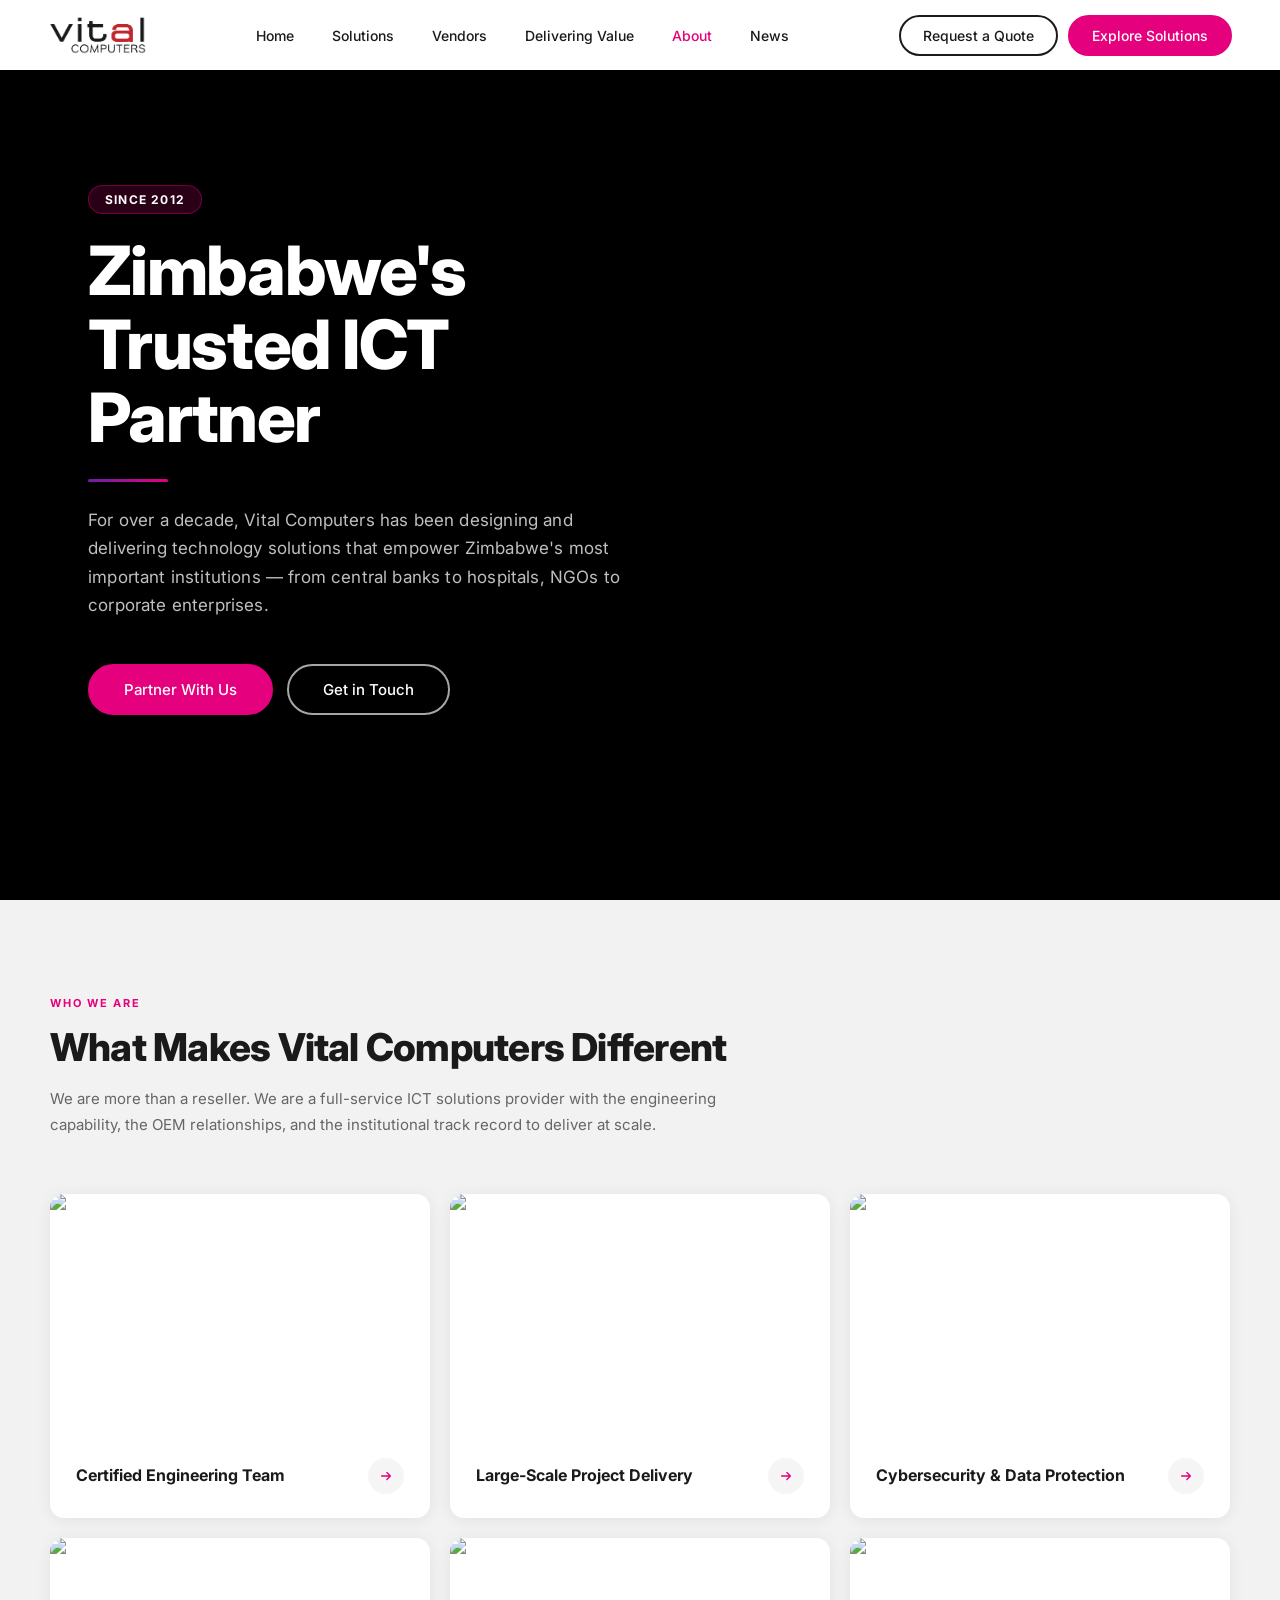
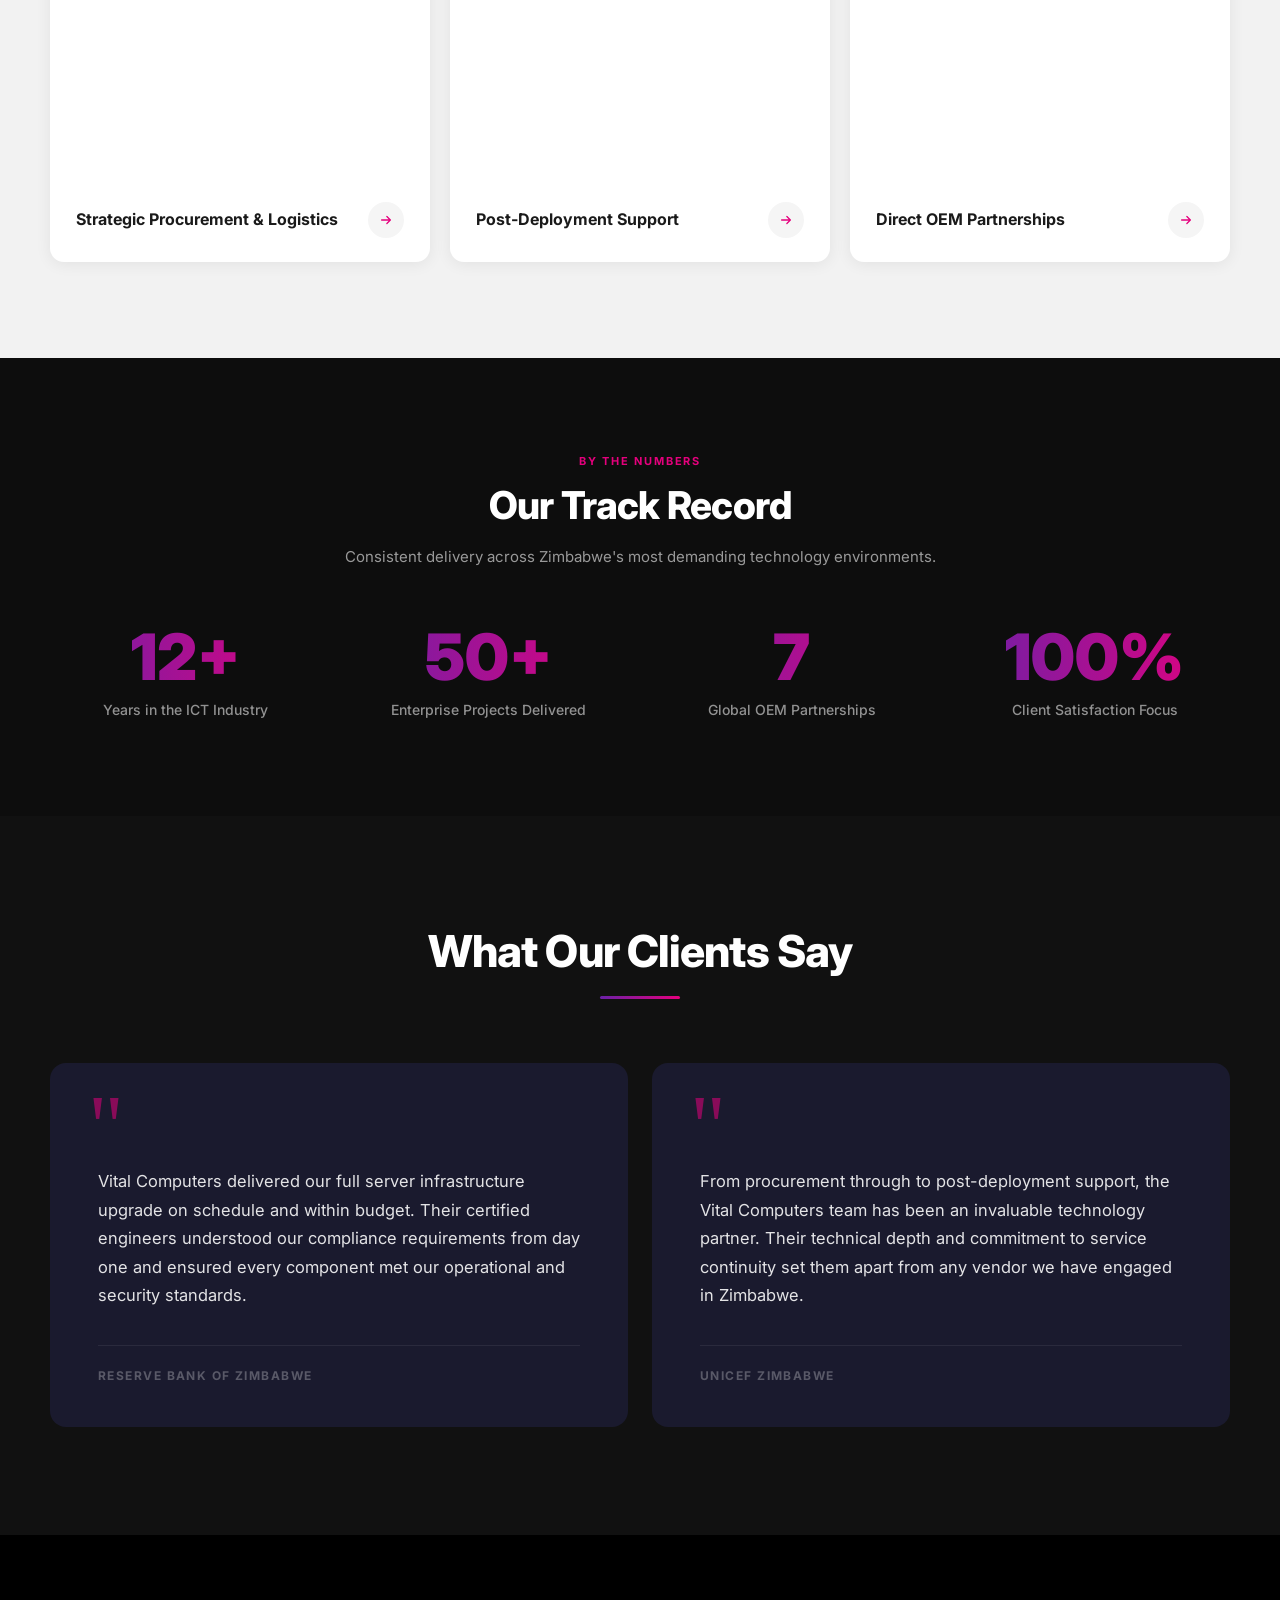
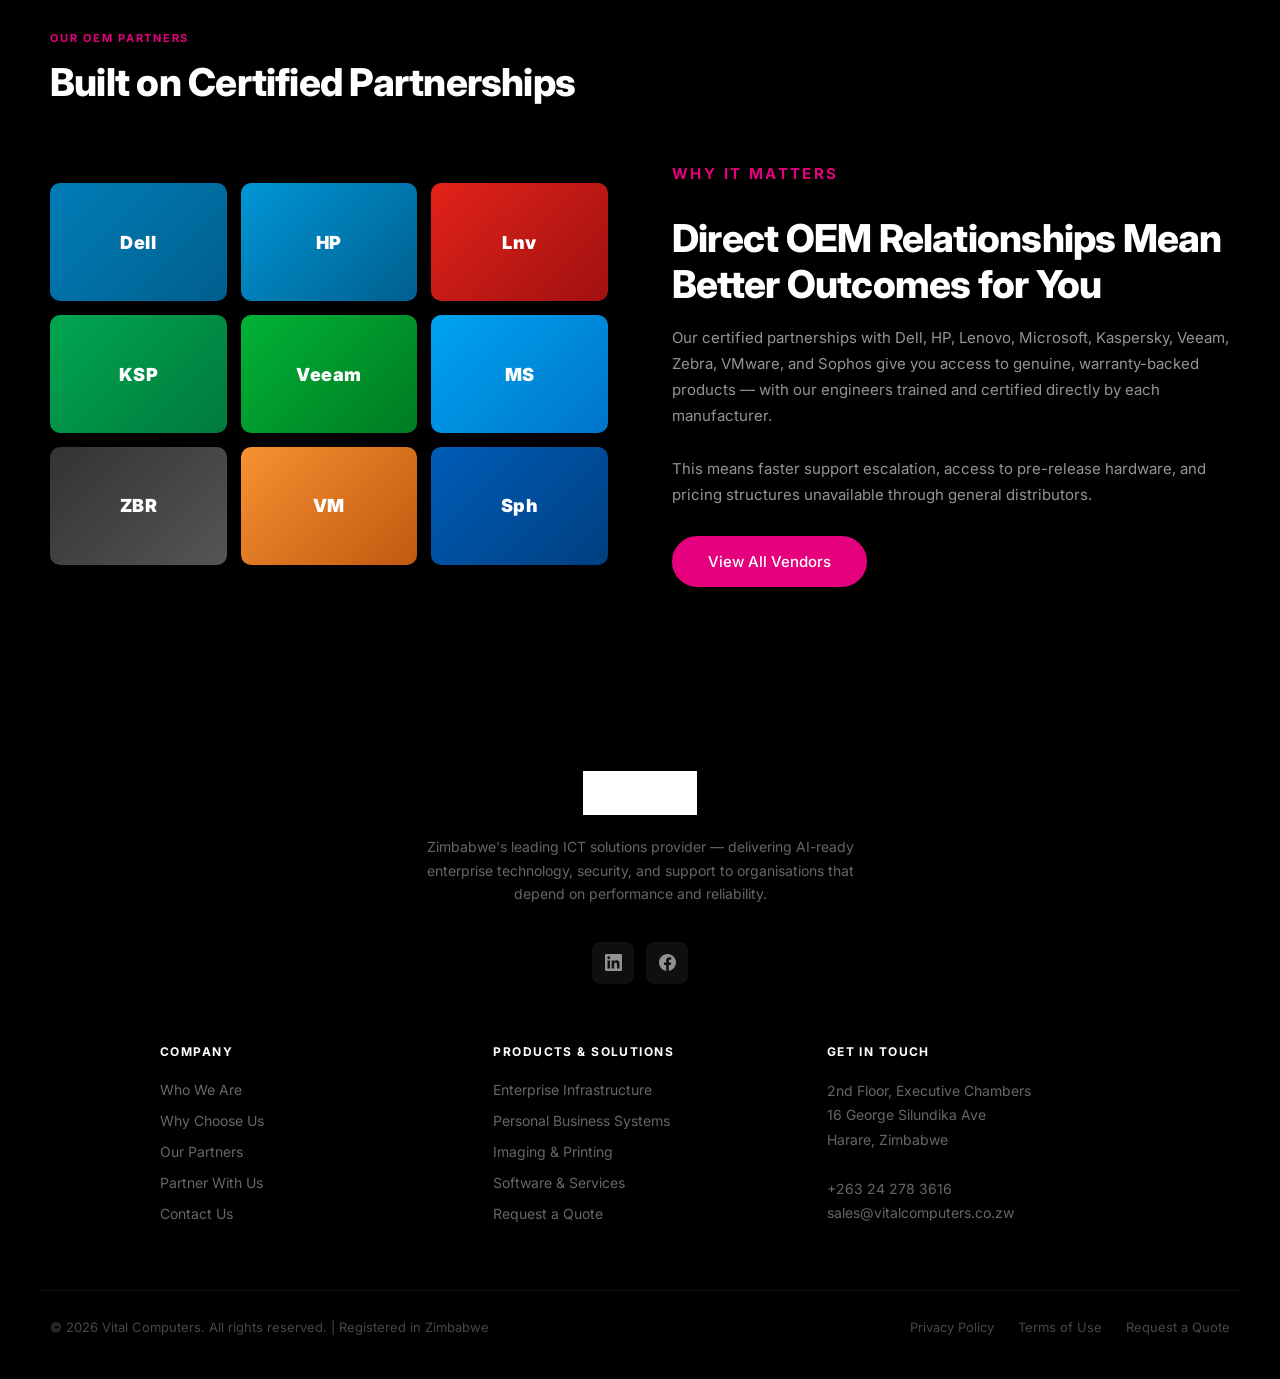
==== commit de3fd6a0: "Add mobile bottom nav, logo image, and hero image update - Fixed bottom navigation bar (5 tabs: Home" ====
--- a/about.html
+++ b/about.html
@@ -13,8 +13,7 @@
   <!-- NAVIGATION -->
   <nav class="nav" id="navbar">
     <a href="index.html" class="nav__logo">
-      <span class="nav__logo-main">Vital</span>
-      <span class="nav__logo-sub">Computers</span>
+      <img src="logo.png" alt="Vital Computers" class="nav__logo-img">
     </a>
     <ul class="nav__links">
       <li><a href="index.html">Home</a></li>
@@ -222,8 +221,7 @@
   <!-- FOOTER -->
   <footer class="footer">
     <a href="index.html" class="footer__logo">
-      <span class="footer__logo-main">Vital</span>
-      <span class="footer__logo-sub">Computers</span>
+      <img src="logo.png" alt="Vital Computers" class="footer__logo-img">
     </a>
     <p class="footer__desc">Zimbabwe's leading ICT solutions provider — delivering AI-ready enterprise technology, security, and support to organisations that depend on performance and reliability.</p>
     <div class="footer__socials">
@@ -267,6 +265,35 @@
     </div>
   </footer>
 
+
+  <!-- MOBILE BOTTOM NAV -->
+  <nav class="bottom-nav">
+    <div class="bottom-nav__inner">
+      <div class="bottom-nav__pill" id="bnavPill"></div>
+      <a href="index.html" class="bottom-nav__tab bnav-active">
+        <svg viewBox="0 0 24 24" fill="none" stroke="currentColor" stroke-width="2" stroke-linecap="round" stroke-linejoin="round"><path d="M3 9l9-7 9 7v11a2 2 0 01-2 2H5a2 2 0 01-2-2z"/><polyline points="9 22 9 12 15 12 15 22"/></svg>
+        <span>Home</span>
+      </a>
+      <a href="solutions.html" class="bottom-nav__tab">
+        <svg viewBox="0 0 24 24" fill="none" stroke="currentColor" stroke-width="2" stroke-linecap="round" stroke-linejoin="round"><rect x="2" y="3" width="20" height="14" rx="2"/><line x1="8" y1="21" x2="16" y2="21"/><line x1="12" y1="17" x2="12" y2="21"/></svg>
+        <span>Services</span>
+      </a>
+      <a href="vendors.html" class="bottom-nav__tab">
+        <svg viewBox="0 0 24 24" fill="none" stroke="currentColor" stroke-width="2" stroke-linecap="round" stroke-linejoin="round"><circle cx="12" cy="12" r="10"/><line x1="2" y1="12" x2="22" y2="12"/><path d="M12 2a15.3 15.3 0 014 10 15.3 15.3 0 01-4 10 15.3 15.3 0 01-4-10 15.3 15.3 0 014-10z"/></svg>
+        <span>Domains</span>
+      </a>
+      <a href="news.html" class="bottom-nav__tab">
+        <svg viewBox="0 0 24 24" fill="none" stroke="currentColor" stroke-width="2" stroke-linecap="round" stroke-linejoin="round"><path d="M12 22s8-4 8-10V5l-8-3-8 3v7c0 6 8 10 8 10z"/></svg>
+        <span>Security</span>
+      </a>
+      <a href="index.html#contact" class="bottom-nav__tab">
+        <svg viewBox="0 0 24 24" fill="none" stroke="currentColor" stroke-width="2" stroke-linecap="round" stroke-linejoin="round"><path d="M22 16.92v3a2 2 0 01-2.18 2 19.79 19.79 0 01-8.63-3.07A19.5 19.5 0 013.07 9.81a19.79 19.79 0 01-3.07-8.7A2 2 0 012.18 0h3a2 2 0 012 1.72c.127.96.361 1.903.7 2.81a2 2 0 01-.45 2.11L6.91 7.91a16 16 0 006.06 6.06l1.27-1.27a2 2 0 012.11-.45c.907.339 1.85.573 2.81.7A2 2 0 0122 14.92z"/></svg>
+        <span>Contact</span>
+      </a>
+    </div>
+  </nav>
+
+
   <script>
     const navbar = document.getElementById('navbar');
     const mobileNav = document.getElementById('mobileNav');
@@ -274,6 +301,29 @@
     window.addEventListener('scroll', () => navbar.classList.toggle('nav--scrolled', window.scrollY > 16), { passive: true });
     hamburger.addEventListener('click', () => mobileNav.classList.toggle('open'));
     mobileNav.querySelectorAll('a').forEach(a => a.addEventListener('click', () => mobileNav.classList.remove('open')));
+
+    // Mobile bottom nav pill
+    (function() {
+      var pill = document.getElementById('bnavPill');
+      var tabs = document.querySelectorAll('.bottom-nav__tab');
+      function movePill(tab) {
+        var tw = tab.offsetWidth;
+        var pw = Math.min(Math.max(tw * 0.72, 52), tw - 6);
+        pill.style.width = pw + 'px';
+        pill.style.left = (tab.offsetLeft + (tw - pw) / 2) + 'px';
+      }
+      var active = document.querySelector('.bottom-nav__tab.bnav-active');
+      if (active) { pill.style.transition = 'none'; movePill(active); requestAnimationFrame(function() { requestAnimationFrame(function() { pill.style.transition = ''; }); }); }
+      tabs.forEach(function(tab) {
+        tab.addEventListener('click', function() {
+          tabs.forEach(function(t) { t.classList.remove('bnav-active'); });
+          tab.classList.add('bnav-active');
+          movePill(tab);
+          tab.classList.add('bnav-tap');
+          setTimeout(function() { tab.classList.remove('bnav-tap'); }, 220);
+        });
+      });
+    })();
   </script>
 </body>
 </html>
--- a/style.css
+++ b/style.css
@@ -104,9 +104,14 @@
 
 .nav__logo {
   display: flex;
-  flex-direction: column;
+  align-items: center;
   line-height: 1;
-  color: #000;
+}
+.nav__logo-img {
+  height: 38px;
+  width: auto;
+  display: block;
+  object-fit: contain;
 }
 .nav__logo-main {
   font-size: 20px;
@@ -988,10 +993,16 @@
 }
 .footer__logo {
   display: inline-flex;
-  flex-direction: column;
+  align-items: center;
   line-height: 1;
-  color: #fff;
   margin-bottom: 20px;
+}
+.footer__logo-img {
+  height: 44px;
+  width: auto;
+  display: block;
+  object-fit: contain;
+  filter: brightness(0) invert(1);
 }
 .footer__logo-main {
   font-size: 22px;
@@ -1932,3 +1943,87 @@
   .vendor-partnerships__logos { grid-template-columns: repeat(2, 1fr); }
   .form__row { grid-template-columns: 1fr; }
 }
+
+/* ============================================================
+   MOBILE BOTTOM NAVIGATION
+   ============================================================ */
+.bottom-nav {
+  display: none;
+  position: fixed;
+  bottom: 0;
+  left: 0;
+  right: 0;
+  z-index: 1100;
+  background: rgba(255, 255, 255, 0.93);
+  backdrop-filter: blur(20px) saturate(180%);
+  -webkit-backdrop-filter: blur(20px) saturate(180%);
+  border-top: 1px solid rgba(0, 0, 0, 0.08);
+  box-shadow: 0 -4px 24px rgba(0, 0, 0, 0.07);
+  padding-bottom: env(safe-area-inset-bottom, 0px);
+}
+
+@media (max-width: 860px) {
+  .bottom-nav { display: block; }
+  body { padding-bottom: calc(60px + env(safe-area-inset-bottom, 0px)); }
+}
+
+.bottom-nav__inner {
+  display: flex;
+  width: 100%;
+  position: relative;
+  height: 56px;
+}
+
+.bottom-nav__pill {
+  position: absolute;
+  top: 8px;
+  height: 36px;
+  border-radius: 18px;
+  background: rgba(233, 30, 140, 0.10);
+  transition: left 0.38s cubic-bezier(0.34, 1.56, 0.64, 1), width 0.38s cubic-bezier(0.34, 1.56, 0.64, 1);
+  pointer-events: none;
+  z-index: 0;
+}
+
+.bottom-nav__tab {
+  flex: 1;
+  display: flex;
+  flex-direction: column;
+  align-items: center;
+  justify-content: center;
+  padding: 6px 2px;
+  min-height: 56px;
+  min-width: 44px;
+  text-decoration: none;
+  color: #a0aec0;
+  font-size: 10px;
+  font-weight: 500;
+  letter-spacing: 0.01em;
+  gap: 3px;
+  position: relative;
+  z-index: 1;
+  transition: color 0.2s ease;
+  -webkit-tap-highlight-color: transparent;
+  user-select: none;
+}
+
+.bottom-nav__tab svg {
+  width: 22px;
+  height: 22px;
+  flex-shrink: 0;
+  transition: transform 0.18s cubic-bezier(0.34, 1.56, 0.64, 1);
+}
+
+.bottom-nav__tab span {
+  display: block;
+  line-height: 1;
+  white-space: nowrap;
+}
+
+.bottom-nav__tab.bnav-active {
+  color: var(--pink);
+}
+
+.bottom-nav__tab.bnav-tap svg {
+  transform: scale(0.80);
+}
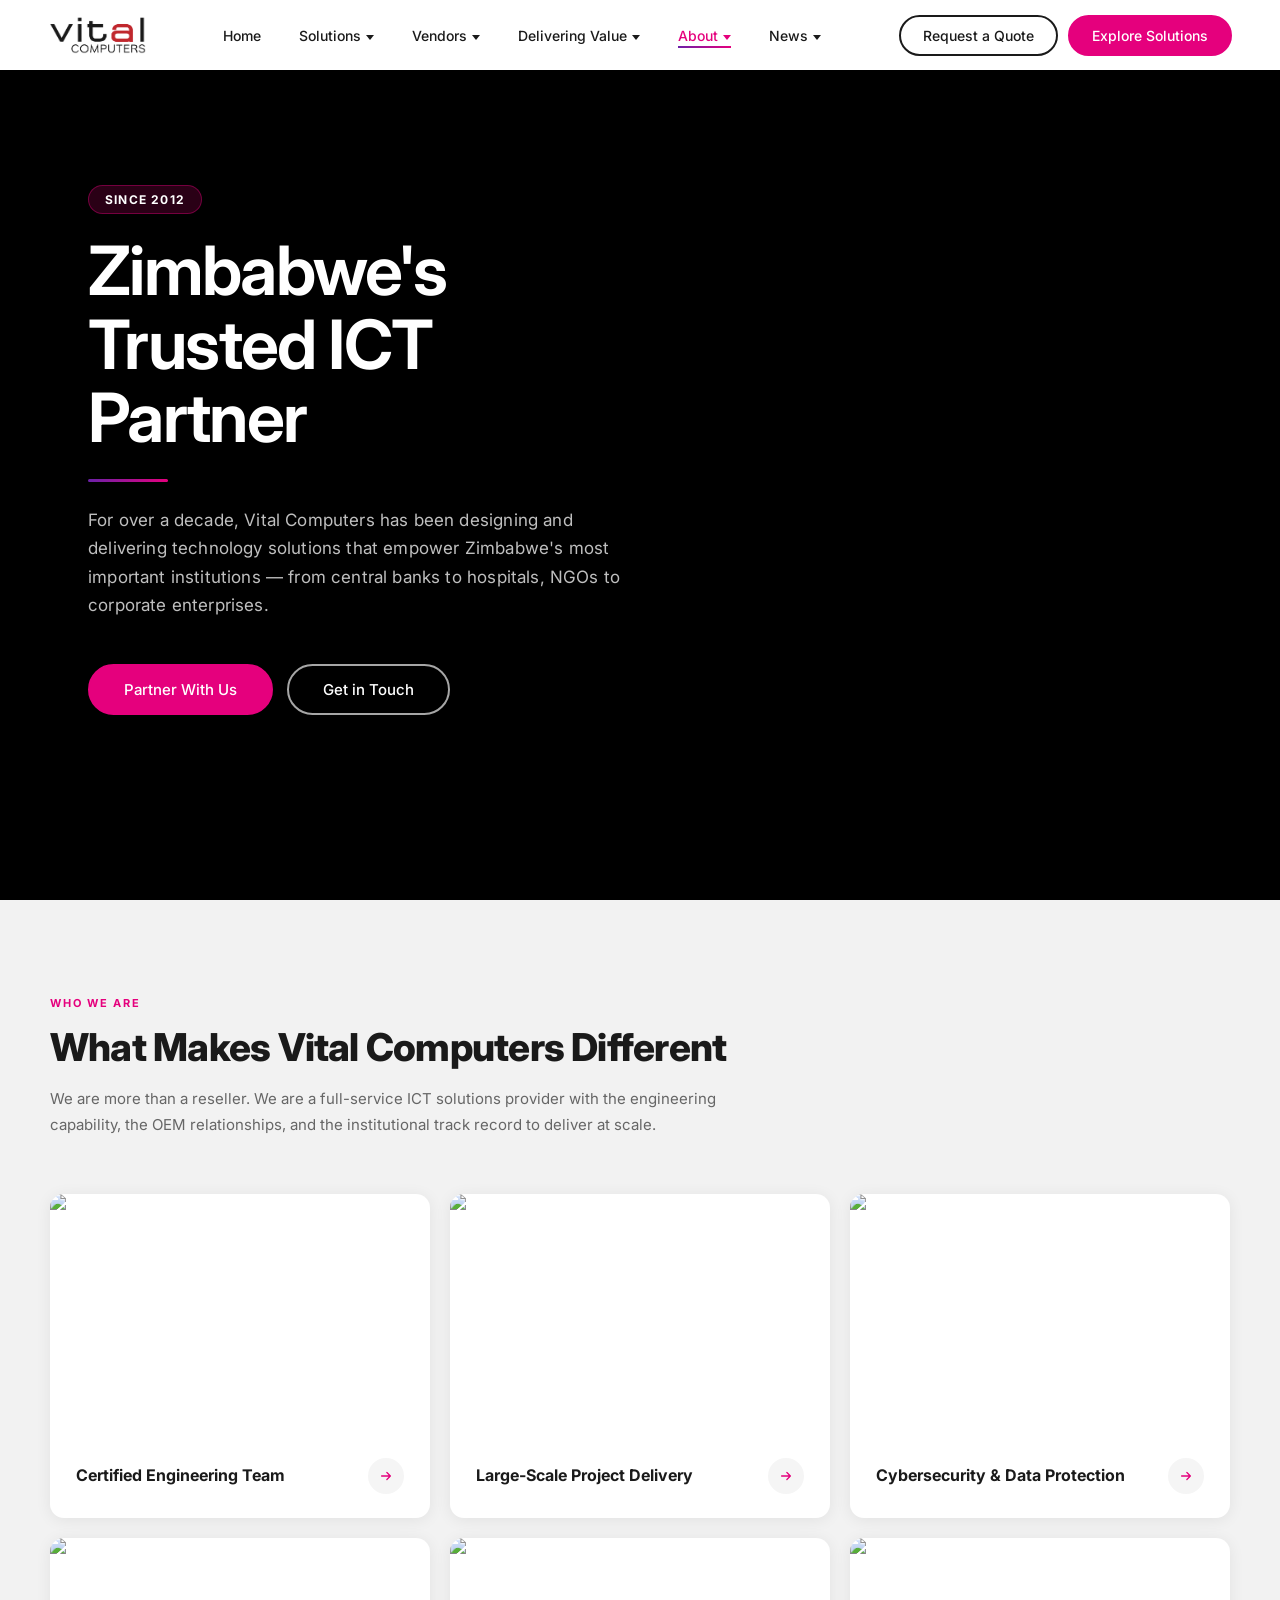
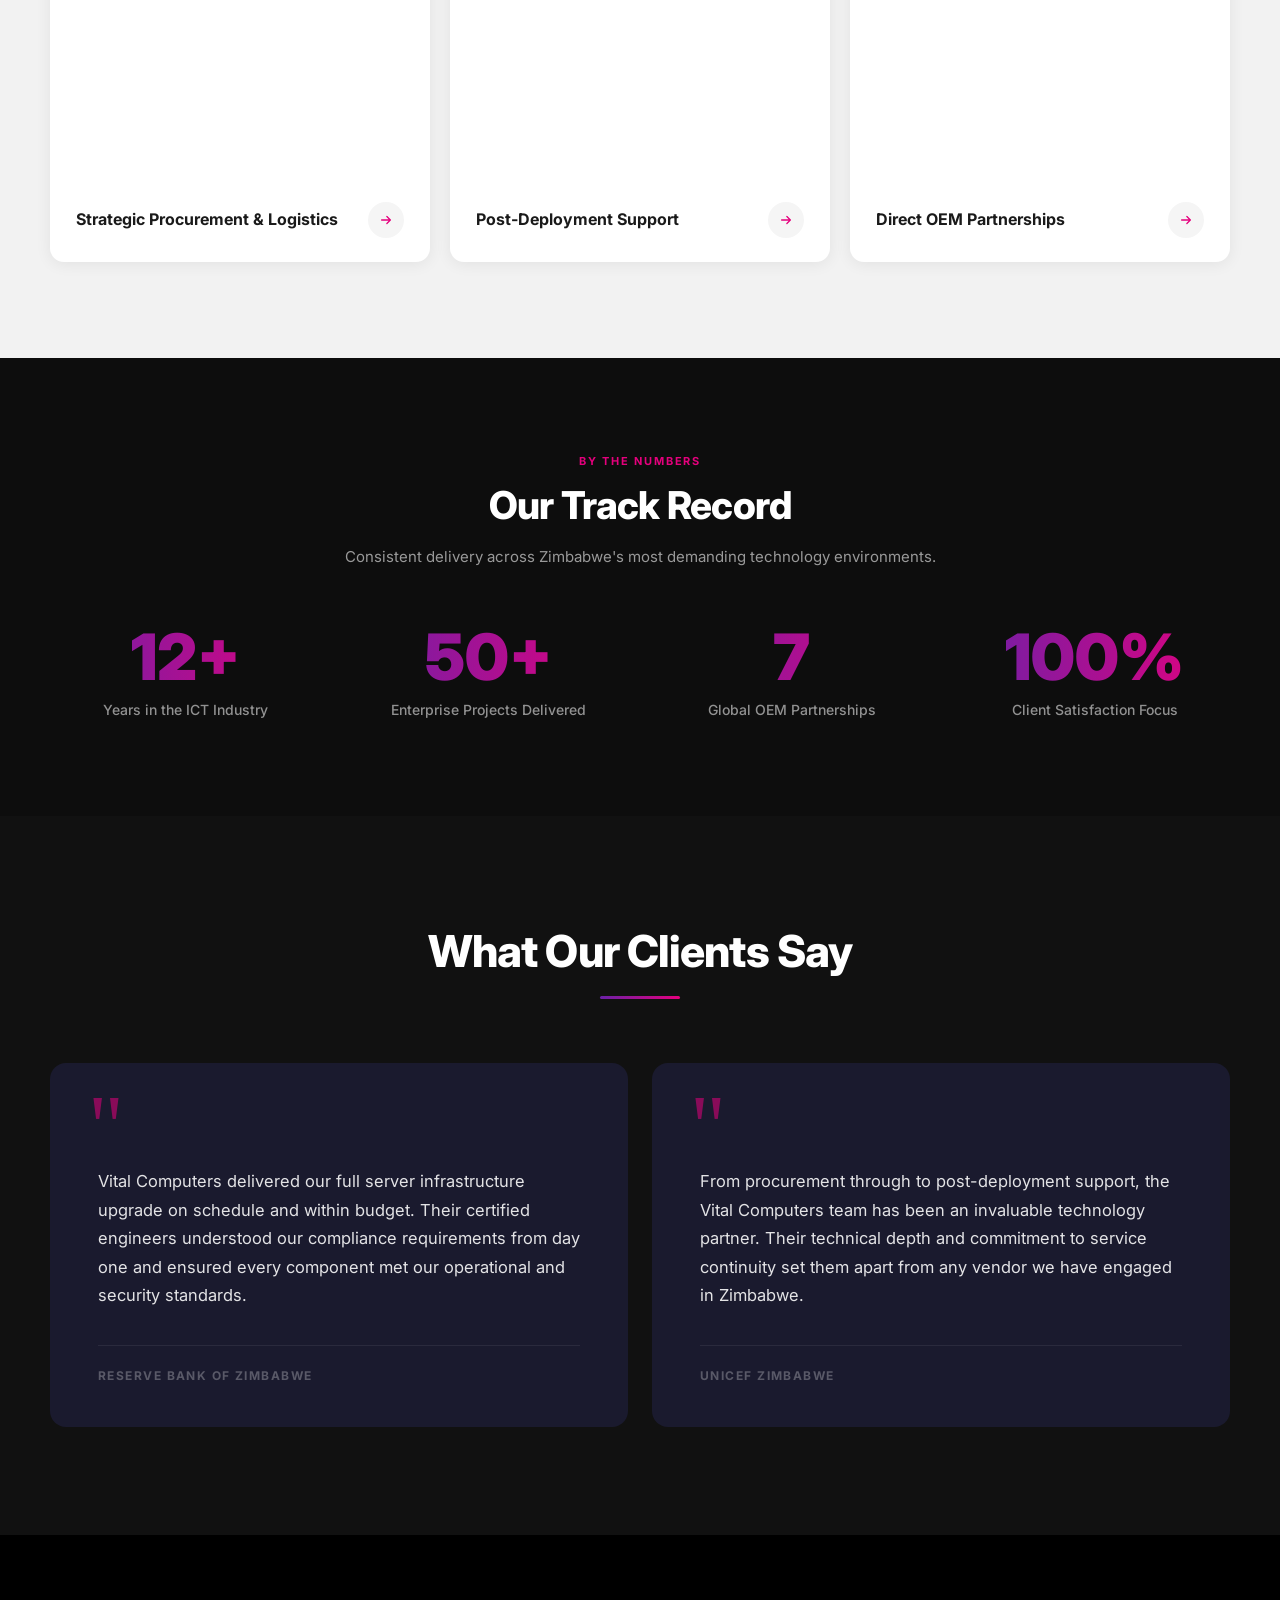
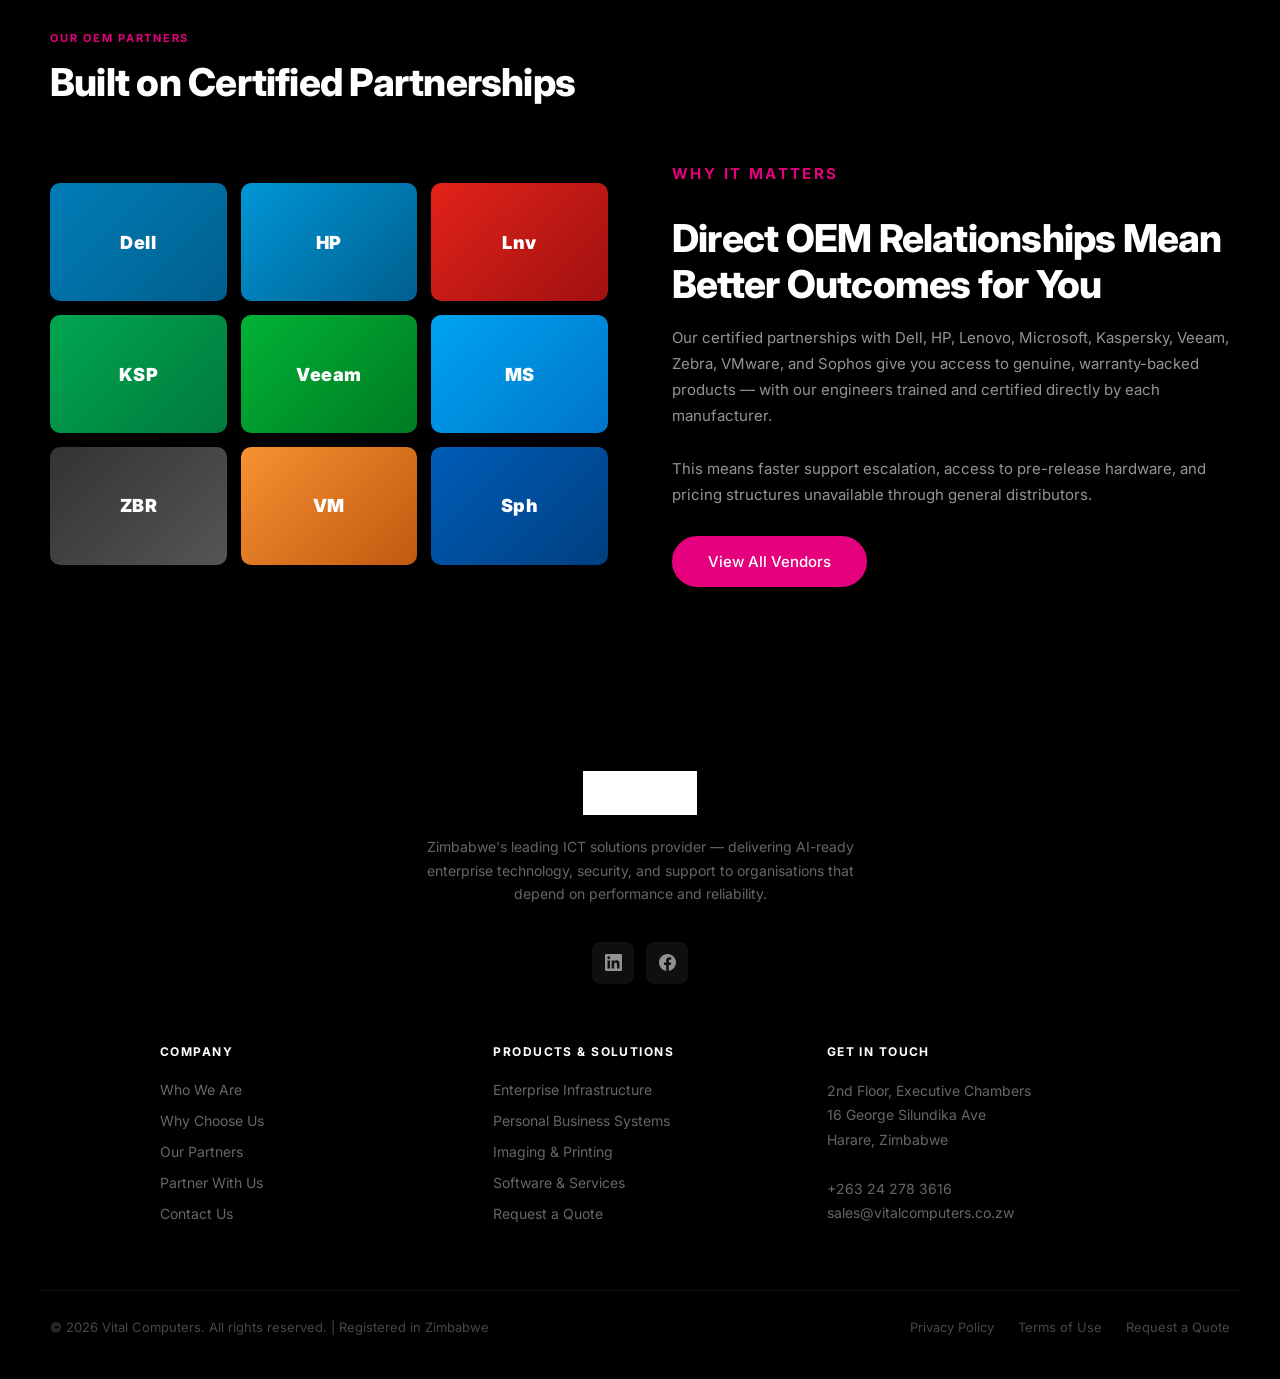
==== commit d5847c80: "Add animation layer: page transitions, mega nav, scroll reveals - vital-animations.css: page transit" ====
--- a/about.html
+++ b/about.html
@@ -4,11 +4,16 @@
   <meta charset="UTF-8">
   <meta name="viewport" content="width=device-width, initial-scale=1.0">
   <title>About Us — Vital Computers</title>
+  <link rel="icon" type="image/x-icon" href="favicon.ico">
+  <link rel="icon" type="image/png" sizes="32x32" href="favicon-32.png">
+  <link rel="apple-touch-icon" sizes="180x180" href="apple-touch-icon.png">
   <link rel="preconnect" href="https://fonts.googleapis.com">
   <link href="https://fonts.googleapis.com/css2?family=Inter:wght@300;400;500;600;700;800;900&display=swap" rel="stylesheet">
   <link rel="stylesheet" href="style.css">
+  <link rel="stylesheet" href="vital-animations.css">
 </head>
 <body>
+  <div id="page-transition-overlay"><div class="pto-line"></div></div>
 
   <!-- NAVIGATION -->
   <nav class="nav" id="navbar">
@@ -175,12 +180,12 @@
       <div class="gradient-rule gradient-rule--center"></div>
     </div>
     <div class="testimonials__grid">
-      <div class="tcard">
+      <div class="tcard" data-vs="up" data-vsd="1">
         <span class="tcard__quote-icon" aria-hidden="true">"</span>
         <p class="tcard__text">Vital Computers delivered our full server infrastructure upgrade on schedule and within budget. Their certified engineers understood our compliance requirements from day one and ensured every component met our operational and security standards.</p>
         <div class="tcard__logo">RESERVE BANK OF ZIMBABWE</div>
       </div>
-      <div class="tcard">
+      <div class="tcard" data-vs="up" data-vsd="2">
         <span class="tcard__quote-icon" aria-hidden="true">"</span>
         <p class="tcard__text">From procurement through to post-deployment support, the Vital Computers team has been an invaluable technology partner. Their technical depth and commitment to service continuity set them apart from any vendor we have engaged in Zimbabwe.</p>
         <div class="tcard__logo">UNICEF ZIMBABWE</div>
@@ -325,5 +330,6 @@
       });
     })();
   </script>
+  <script src="vital-animations.js"></script>
 </body>
 </html>
--- a/style.css
+++ b/style.css
@@ -283,7 +283,7 @@
 
 .hero__content h1 {
   font-size: clamp(38px, 5.5vw, 68px);
-  font-weight: 800;
+  font-weight: 650;
   color: #fff;
   line-height: 1.08;
   letter-spacing: -0.025em;
@@ -2027,3 +2027,8 @@
 .bottom-nav__tab.bnav-tap svg {
   transform: scale(0.80);
 }
+
+/* Mega menu nav overrides */
+.nav__mega-panel { display: grid !important; }
+.nav__item { position: static; }
+.nav__dropdown { display: none !important; }
--- a/vital-animations.css
+++ b/vital-animations.css
@@ -0,0 +1,352 @@
+/* ============================================================
+   vital-animations.css — Vital Computers
+   Animation layer: page transitions, scroll reveals, hover
+   ============================================================ */
+
+/* ============================================================
+   PAGE TRANSITION OVERLAY
+   ============================================================ */
+#page-transition-overlay {
+  position: fixed;
+  inset: 0;
+  z-index: 99999;
+  background: linear-gradient(135deg, #0d0d0d 0%, #1a0a14 60%, #0d0d0d 100%);
+  transform: translateY(-100%);
+  pointer-events: none;
+  will-change: transform;
+}
+
+.pto-line {
+  position: absolute;
+  bottom: 0;
+  left: 0;
+  right: 0;
+  height: 3px;
+  background: linear-gradient(90deg, #6B21A8, #E5007D, #6B21A8);
+  background-size: 200% 100%;
+  animation: pto-shimmer 1.4s linear infinite;
+}
+
+@keyframes pto-shimmer {
+  0%   { background-position: 100% 0; }
+  100% { background-position: -100% 0; }
+}
+
+/* ============================================================
+   SCROLL REVEAL ANIMATIONS
+   ============================================================ */
+[data-vs] {
+  transition: opacity 0.75s cubic-bezier(0.22, 1, 0.36, 1),
+              transform 0.75s cubic-bezier(0.22, 1, 0.36, 1);
+}
+
+[data-vs="up"]    { opacity: 0; transform: translateY(52px); }
+[data-vs="down"]  { opacity: 0; transform: translateY(-52px); }
+[data-vs="left"]  { opacity: 0; transform: translateX(60px); }
+[data-vs="right"] { opacity: 0; transform: translateX(-60px); }
+[data-vs="in"]    { opacity: 0; transform: scale(0.9); }
+
+[data-vs].vs-in {
+  opacity: 1;
+  transform: none;
+}
+
+[data-vsd="1"] { transition-delay: 0.10s; }
+[data-vsd="2"] { transition-delay: 0.20s; }
+[data-vsd="3"] { transition-delay: 0.30s; }
+[data-vsd="4"] { transition-delay: 0.40s; }
+[data-vsd="5"] { transition-delay: 0.50s; }
+[data-vsd="6"] { transition-delay: 0.60s; }
+
+/* ============================================================
+   RIPPLE EFFECT
+   ============================================================ */
+.vs-ripple {
+  position: absolute;
+  border-radius: 50%;
+  background: rgba(255, 255, 255, 0.28);
+  pointer-events: none;
+  transform: scale(0);
+  animation: vs-ripple 0.65s linear forwards;
+}
+
+@keyframes vs-ripple {
+  to { transform: scale(1); opacity: 0; }
+}
+
+/* ============================================================
+   BUTTON HOVER ANIMATIONS
+   ============================================================ */
+.btn {
+  transition: background 0.22s, border-color 0.22s, color 0.22s,
+              transform 0.22s cubic-bezier(0.34, 1.56, 0.64, 1),
+              box-shadow 0.22s cubic-bezier(0.34, 1.56, 0.64, 1) !important;
+  position: relative;
+  overflow: hidden;
+}
+
+.btn:hover {
+  transform: translateY(-2px) scale(1.035);
+  box-shadow: 0 8px 28px rgba(229, 0, 125, 0.28);
+}
+
+.btn:active {
+  transform: scale(0.97) !important;
+  transition-duration: 0.08s !important;
+}
+
+/* ============================================================
+   CARD HOVER ANIMATIONS
+   ============================================================ */
+.vcard {
+  transition: transform 0.3s cubic-bezier(0.22, 1, 0.36, 1),
+              box-shadow 0.3s cubic-bezier(0.22, 1, 0.36, 1);
+}
+.vcard:hover {
+  transform: translateY(-10px);
+  box-shadow: 0 24px 56px rgba(229, 0, 125, 0.14);
+}
+
+.split-card {
+  transition: transform 0.3s cubic-bezier(0.22, 1, 0.36, 1),
+              box-shadow 0.3s cubic-bezier(0.22, 1, 0.36, 1);
+}
+.split-card:hover {
+  transform: translateY(-6px);
+  box-shadow: 0 24px 56px rgba(107, 33, 168, 0.18);
+}
+
+.tcard {
+  transition: transform 0.3s cubic-bezier(0.22, 1, 0.36, 1),
+              box-shadow 0.3s cubic-bezier(0.22, 1, 0.36, 1);
+}
+.tcard:hover {
+  transform: translateY(-8px);
+  box-shadow: 0 24px 56px rgba(0, 0, 0, 0.22);
+}
+
+/* ============================================================
+   NAV UNDERLINE ANIMATION
+   ============================================================ */
+.nav__links > li > a {
+  position: relative;
+}
+.nav__links > li > a::after {
+  content: '';
+  position: absolute;
+  bottom: -4px;
+  left: 0;
+  right: 0;
+  height: 2px;
+  background: linear-gradient(90deg, #6B21A8, #E5007D);
+  transform: scaleX(0);
+  transform-origin: left;
+  transition: transform 0.3s cubic-bezier(0.22, 1, 0.36, 1);
+}
+.nav__links > li > a:hover::after,
+.nav__links > li > a.active::after {
+  transform: scaleX(1);
+}
+
+/* ============================================================
+   LOGO HOVER
+   ============================================================ */
+.nav__logo-img {
+  transition: transform 0.3s cubic-bezier(0.34, 1.56, 0.64, 1);
+}
+.nav__logo:hover .nav__logo-img {
+  transform: scale(1.08) rotate(-3deg);
+}
+
+/* ============================================================
+   HERO ANIMATIONS
+   ============================================================ */
+@keyframes hero-in {
+  from { opacity: 0; transform: translateY(32px); }
+  to   { opacity: 1; transform: none; }
+}
+
+.hero__content > * {
+  animation: hero-in 0.8s cubic-bezier(0.22, 1, 0.36, 1) both;
+}
+.hero__content > *:nth-child(1) { animation-delay: 0.10s; }
+.hero__content > *:nth-child(2) { animation-delay: 0.22s; }
+.hero__content > *:nth-child(3) { animation-delay: 0.34s; }
+.hero__content > *:nth-child(4) { animation-delay: 0.46s; }
+.hero__content > *:nth-child(5) { animation-delay: 0.58s; }
+
+@keyframes scroll-bounce {
+  0%, 100% { transform: translateY(0); }
+  50%       { transform: translateY(9px); }
+}
+.hero__scroll {
+  animation: scroll-bounce 2s ease-in-out infinite;
+}
+
+.hero__bg {
+  transition: transform 0.6s ease;
+}
+
+/* ============================================================
+   MEGA MENU
+   ============================================================ */
+.nav__mega-item { position: relative; }
+
+.nav__mega-panel {
+  position: fixed;
+  top: 70px;
+  left: 0;
+  right: 0;
+  display: grid !important;
+  grid-template-columns: 1fr 1fr;
+  background: #fff;
+  box-shadow: 0 20px 60px rgba(0, 0, 0, 0.13);
+  z-index: 998;
+  opacity: 0;
+  visibility: hidden;
+  transform: translateY(-14px);
+  transition: opacity 0.3s cubic-bezier(0.22, 1, 0.36, 1),
+              transform 0.3s cubic-bezier(0.22, 1, 0.36, 1),
+              visibility 0.3s;
+  border-top: 3px solid transparent;
+  border-image: linear-gradient(90deg, #6B21A8, #E5007D) 1;
+}
+.nav__mega-item:hover .nav__mega-panel,
+.nav__mega-panel:hover {
+  opacity: 1;
+  visibility: visible;
+  transform: translateY(0);
+}
+
+.nav__mega-left {
+  background: linear-gradient(135deg, #0d0d0d 0%, #1a0a14 100%);
+  color: #fff;
+  padding: 40px 44px;
+  display: flex;
+  flex-direction: column;
+  justify-content: space-between;
+  gap: 32px;
+}
+
+.nav__mega-title {
+  font-size: 11px;
+  font-weight: 600;
+  text-transform: uppercase;
+  letter-spacing: 0.2em;
+  color: #E5007D;
+  margin-bottom: 12px;
+}
+
+.nav__mega-heading {
+  color: #fff;
+  font-size: 24px;
+  font-weight: 800;
+  line-height: 1.2;
+  margin-bottom: 14px;
+}
+
+.nav__mega-desc {
+  color: rgba(255, 255, 255, 0.68);
+  font-size: 14px;
+  line-height: 1.75;
+}
+
+.nav__mega-browse {
+  display: inline-flex;
+  align-items: center;
+  gap: 8px;
+  padding: 12px 24px;
+  border-radius: 999px;
+  background: linear-gradient(90deg, #6B21A8, #E5007D);
+  color: #fff;
+  font-size: 13px;
+  font-weight: 600;
+  text-decoration: none;
+  align-self: flex-start;
+  position: relative;
+  overflow: hidden;
+  transition: transform 0.22s cubic-bezier(0.34, 1.56, 0.64, 1),
+              box-shadow 0.22s;
+}
+.nav__mega-browse:hover {
+  transform: translateY(-2px);
+  box-shadow: 0 8px 24px rgba(229, 0, 125, 0.38);
+}
+.nav__mega-browse svg {
+  transition: transform 0.22s cubic-bezier(0.34, 1.56, 0.64, 1);
+}
+.nav__mega-browse:hover svg {
+  transform: translateX(4px);
+}
+
+.nav__mega-right {
+  background: #fff;
+  padding: 40px 44px;
+}
+
+.nav__mega-links-label {
+  font-size: 11px;
+  font-weight: 600;
+  text-transform: uppercase;
+  letter-spacing: 0.18em;
+  color: #9ca3af;
+  margin-bottom: 16px;
+}
+
+.nav__mega-links {
+  list-style: none;
+  padding: 0;
+  margin: 0;
+}
+.nav__mega-links li a {
+  display: flex;
+  align-items: center;
+  gap: 10px;
+  padding: 10px 12px;
+  border-radius: 8px;
+  color: #1a1a1a;
+  font-size: 14px;
+  font-weight: 500;
+  text-decoration: none;
+  transition: background 0.2s, color 0.2s,
+              transform 0.2s cubic-bezier(0.22, 1, 0.36, 1);
+}
+.nav__mega-links li a:hover {
+  background: #f5f0ff;
+  color: #6B21A8;
+  transform: translateX(5px);
+}
+
+.mega-chevron {
+  display: inline-block;
+  width: 0;
+  height: 0;
+  border-left: 4px solid transparent;
+  border-right: 4px solid transparent;
+  border-top: 5px solid currentColor;
+  margin-left: 5px;
+  vertical-align: middle;
+  transition: transform 0.3s cubic-bezier(0.22, 1, 0.36, 1);
+}
+.nav__mega-item:hover .mega-chevron {
+  transform: rotate(180deg);
+}
+
+.mld {
+  display: inline-block;
+  width: 7px;
+  height: 7px;
+  border-radius: 50%;
+  background: linear-gradient(135deg, #6B21A8, #E5007D);
+  flex-shrink: 0;
+}
+
+/* Override old dropdown styles */
+.nav__dropdown { display: none !important; }
+.nav__item { position: static; }
+
+/* Hide mega panel on mobile */
+@media (max-width: 860px) {
+  .nav__mega-panel { display: none !important; }
+  .mega-chevron { display: none; }
+}
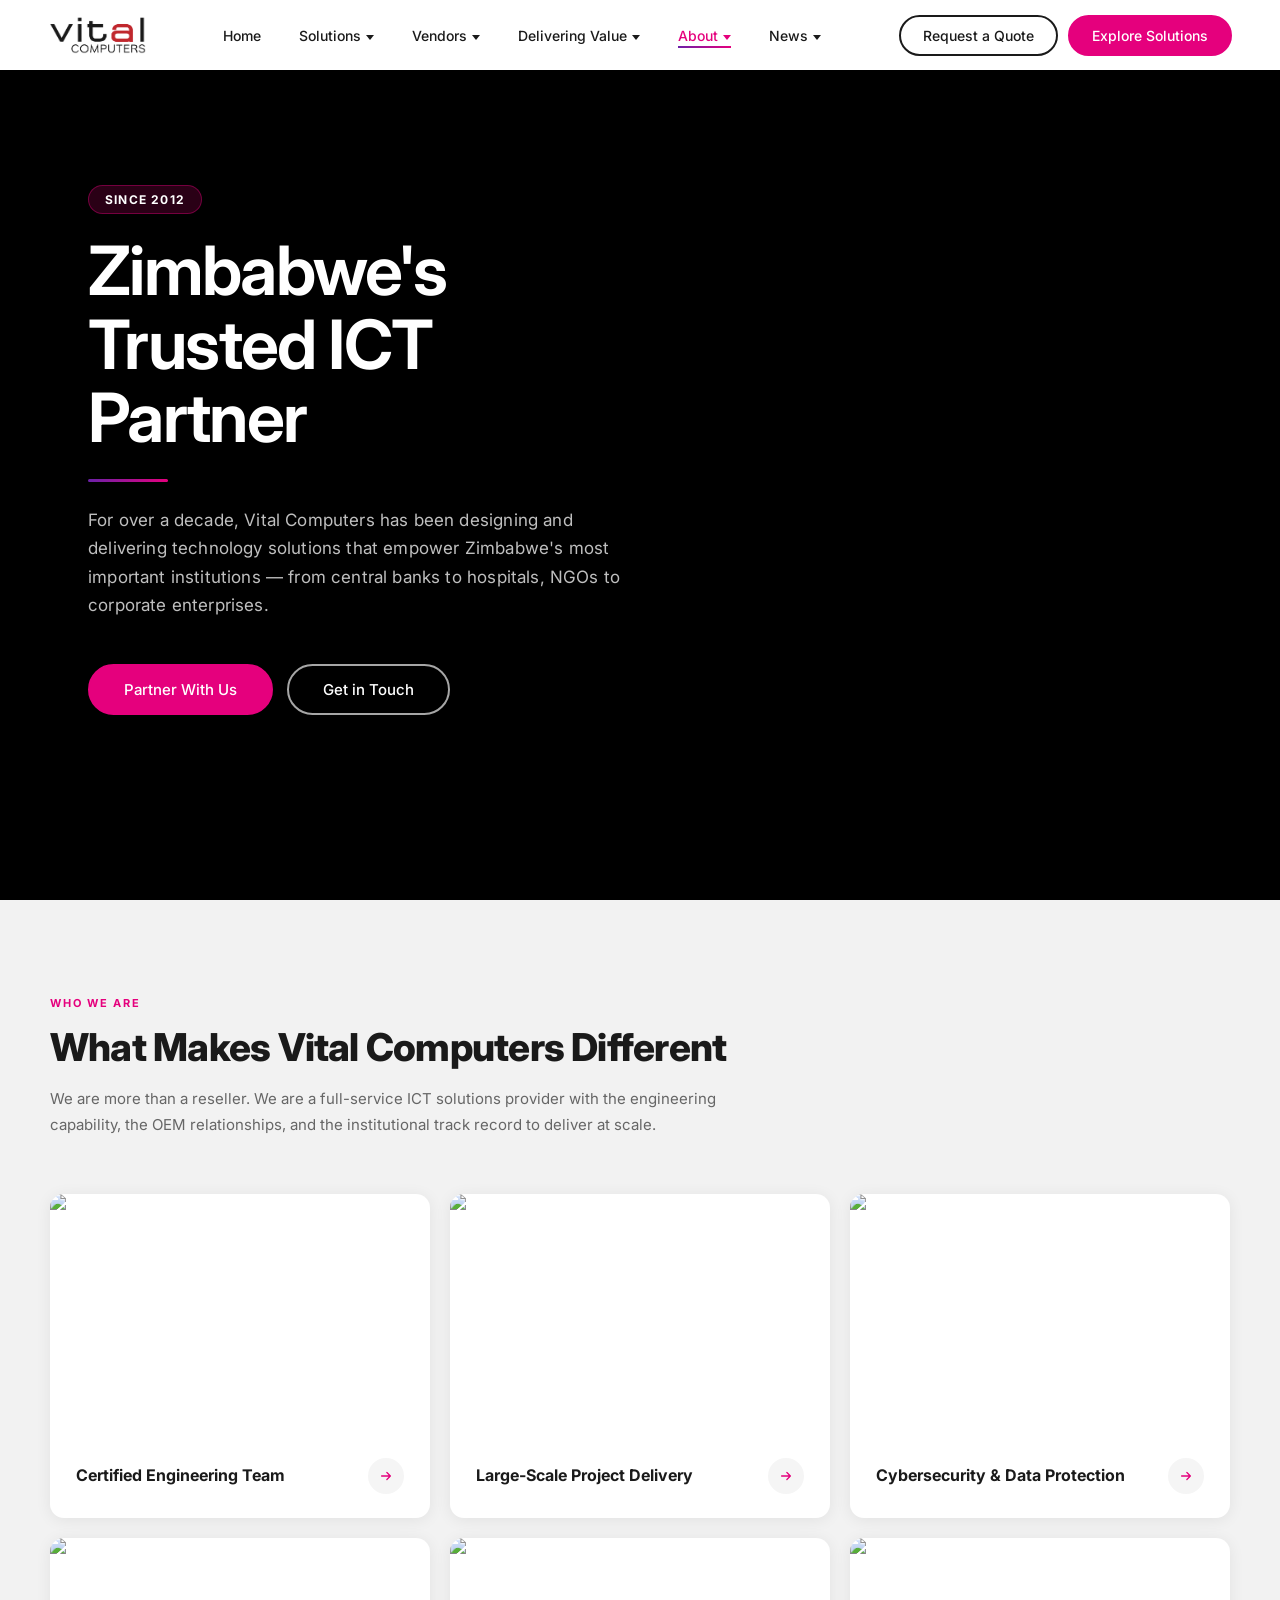
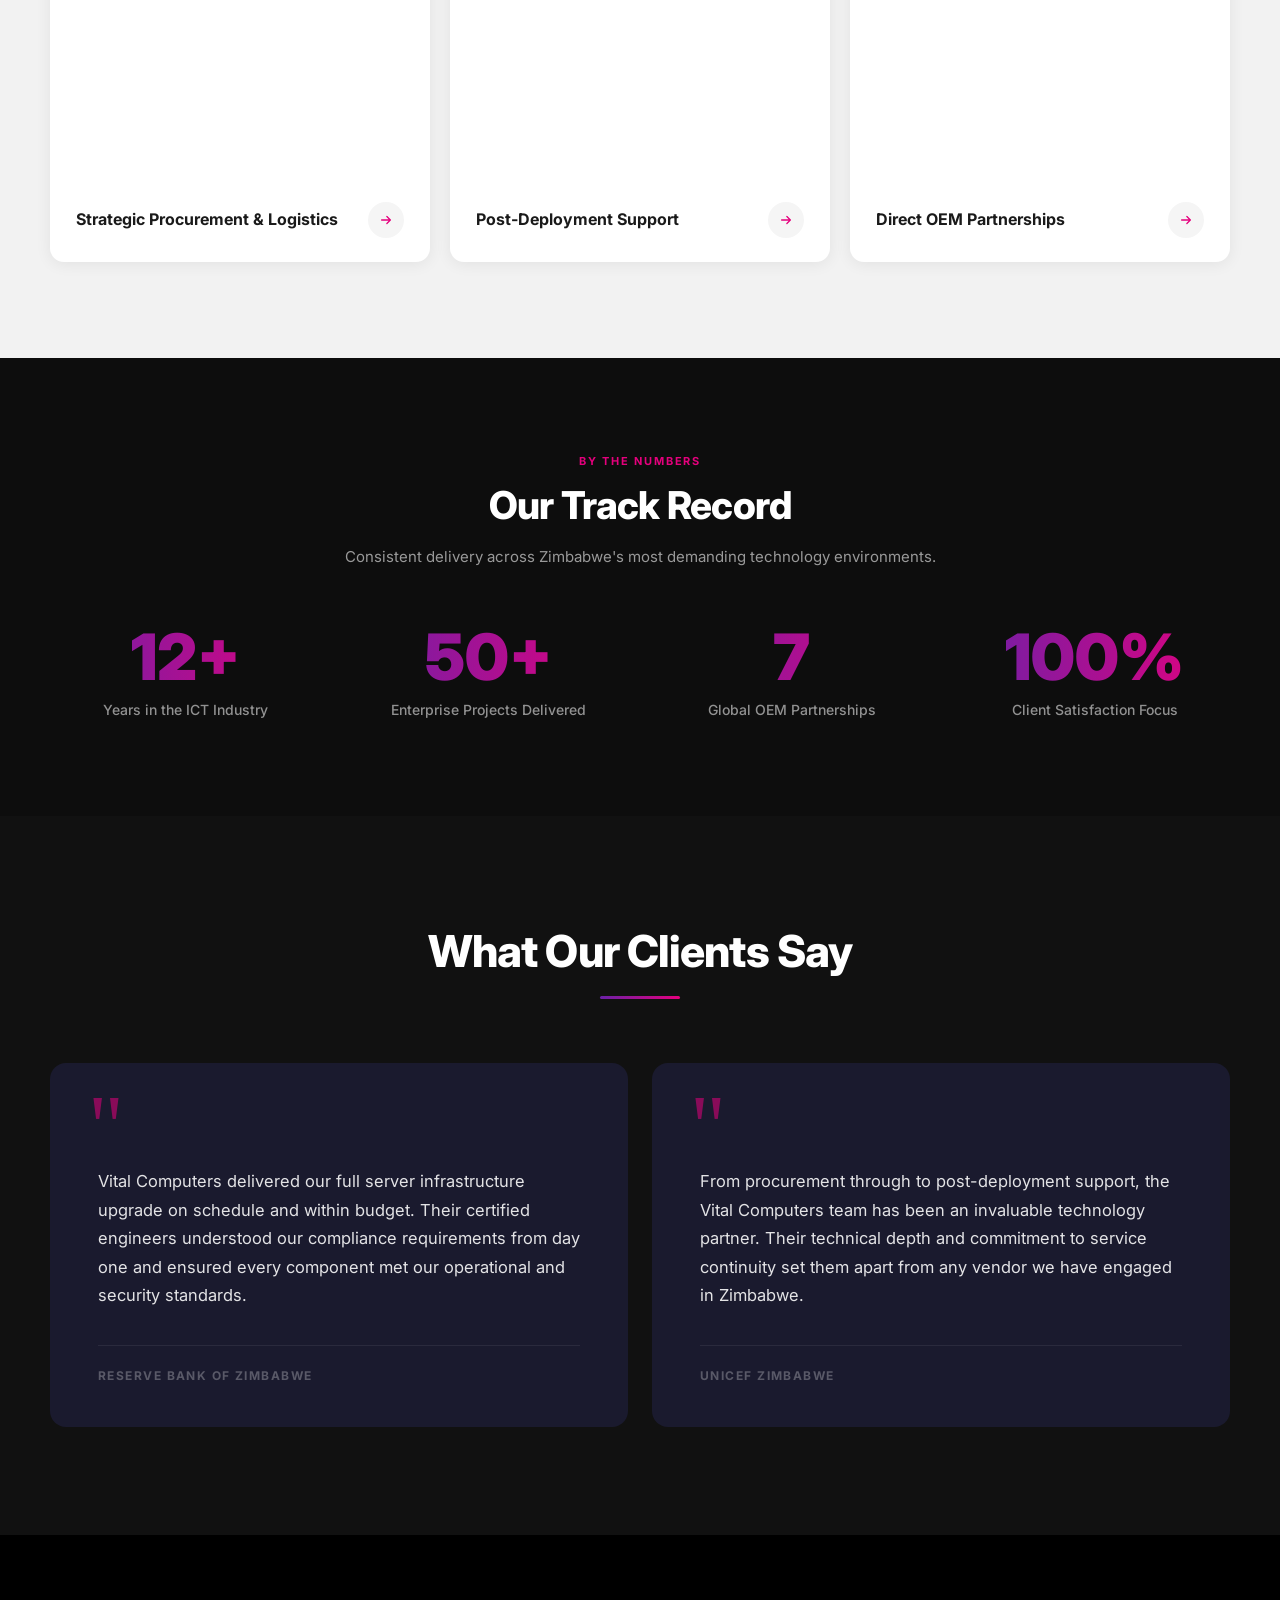
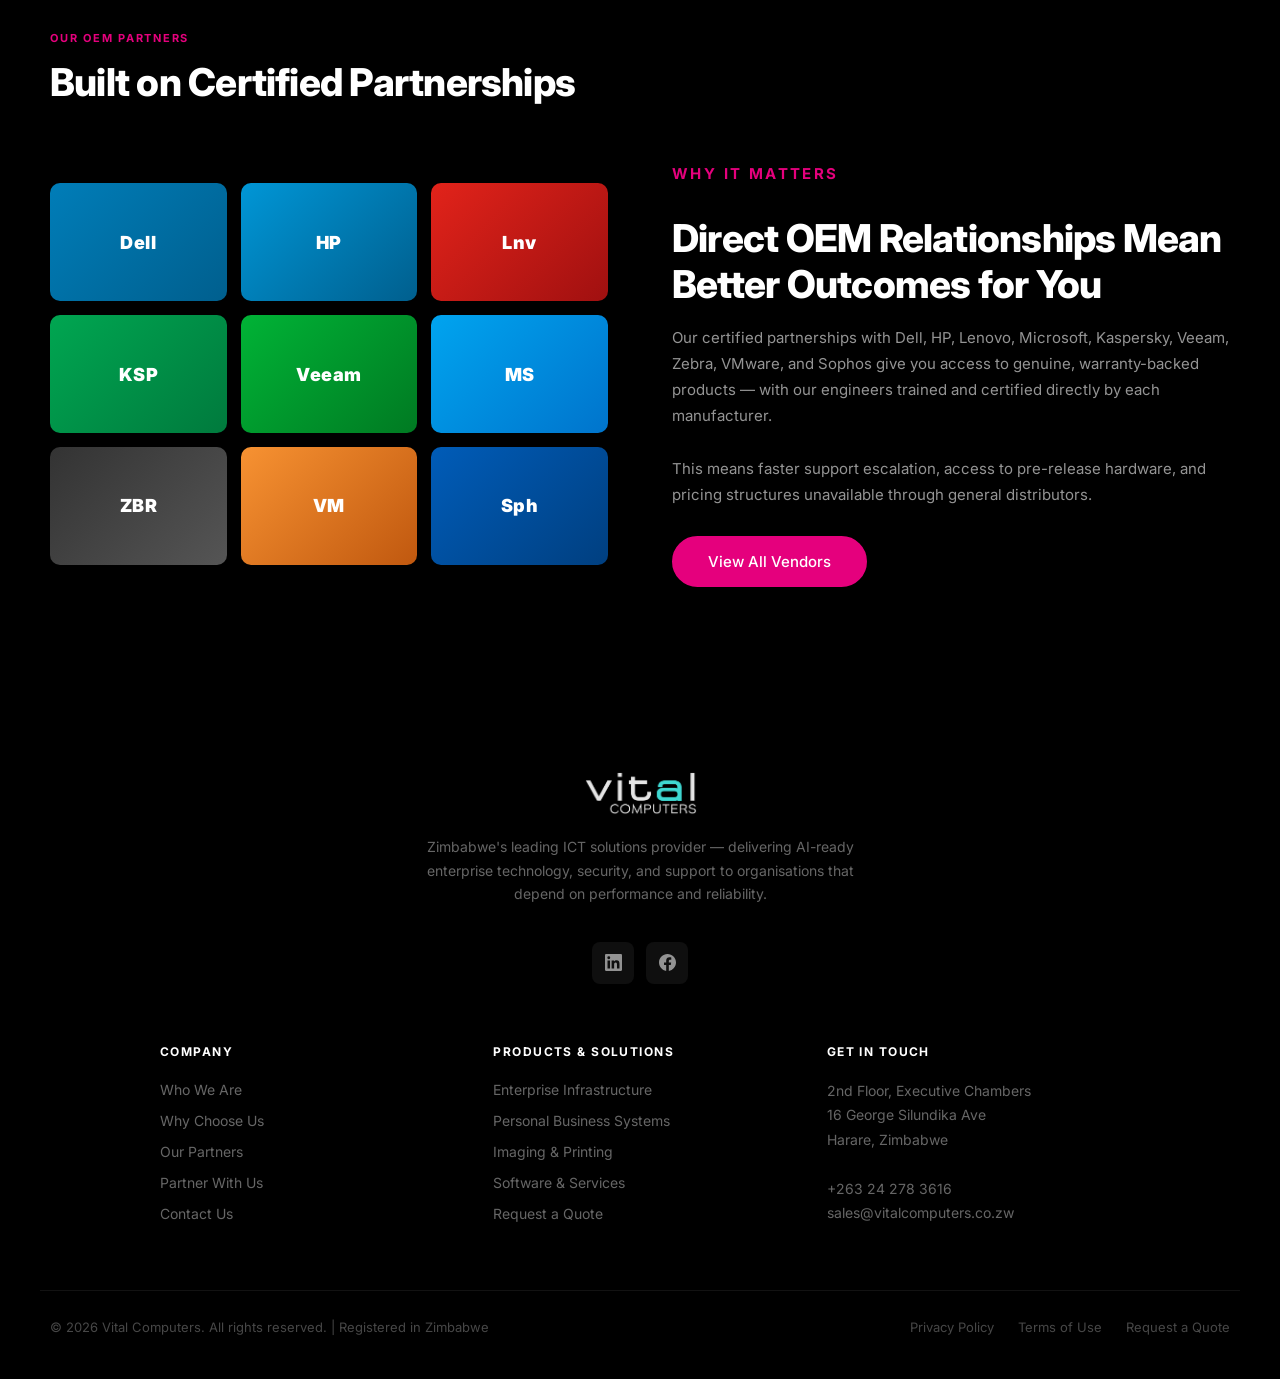
==== commit 3c60a620: "Fix footer logo visibility and mega menu hover delay - Generate logo-white.png: white background rem" ====
--- a/about.html
+++ b/about.html
@@ -226,7 +226,7 @@
   <!-- FOOTER -->
   <footer class="footer">
     <a href="index.html" class="footer__logo">
-      <img src="logo.png" alt="Vital Computers" class="footer__logo-img">
+      <img src="logo-white.png" alt="Vital Computers" class="footer__logo-img">
     </a>
     <p class="footer__desc">Zimbabwe's leading ICT solutions provider — delivering AI-ready enterprise technology, security, and support to organisations that depend on performance and reliability.</p>
     <div class="footer__socials">
--- a/style.css
+++ b/style.css
@@ -1002,7 +1002,6 @@
   width: auto;
   display: block;
   object-fit: contain;
-  filter: brightness(0) invert(1);
 }
 .footer__logo-main {
   font-size: 22px;
--- a/vital-animations.css
+++ b/vital-animations.css
@@ -205,9 +205,10 @@
   opacity: 0;
   visibility: hidden;
   transform: translateY(-14px);
-  transition: opacity 0.3s cubic-bezier(0.22, 1, 0.36, 1),
-              transform 0.3s cubic-bezier(0.22, 1, 0.36, 1),
-              visibility 0.3s;
+  /* Delay hiding so mouse can travel from nav item to panel */
+  transition: opacity 0.25s cubic-bezier(0.22, 1, 0.36, 1) 0.22s,
+              transform 0.25s cubic-bezier(0.22, 1, 0.36, 1) 0.22s,
+              visibility 0s 0.47s;
   border-top: 3px solid transparent;
   border-image: linear-gradient(90deg, #6B21A8, #E5007D) 1;
 }
@@ -216,6 +217,10 @@
   opacity: 1;
   visibility: visible;
   transform: translateY(0);
+  /* No delay when opening */
+  transition: opacity 0.28s cubic-bezier(0.22, 1, 0.36, 1),
+              transform 0.28s cubic-bezier(0.22, 1, 0.36, 1),
+              visibility 0s;
 }
 
 .nav__mega-left {
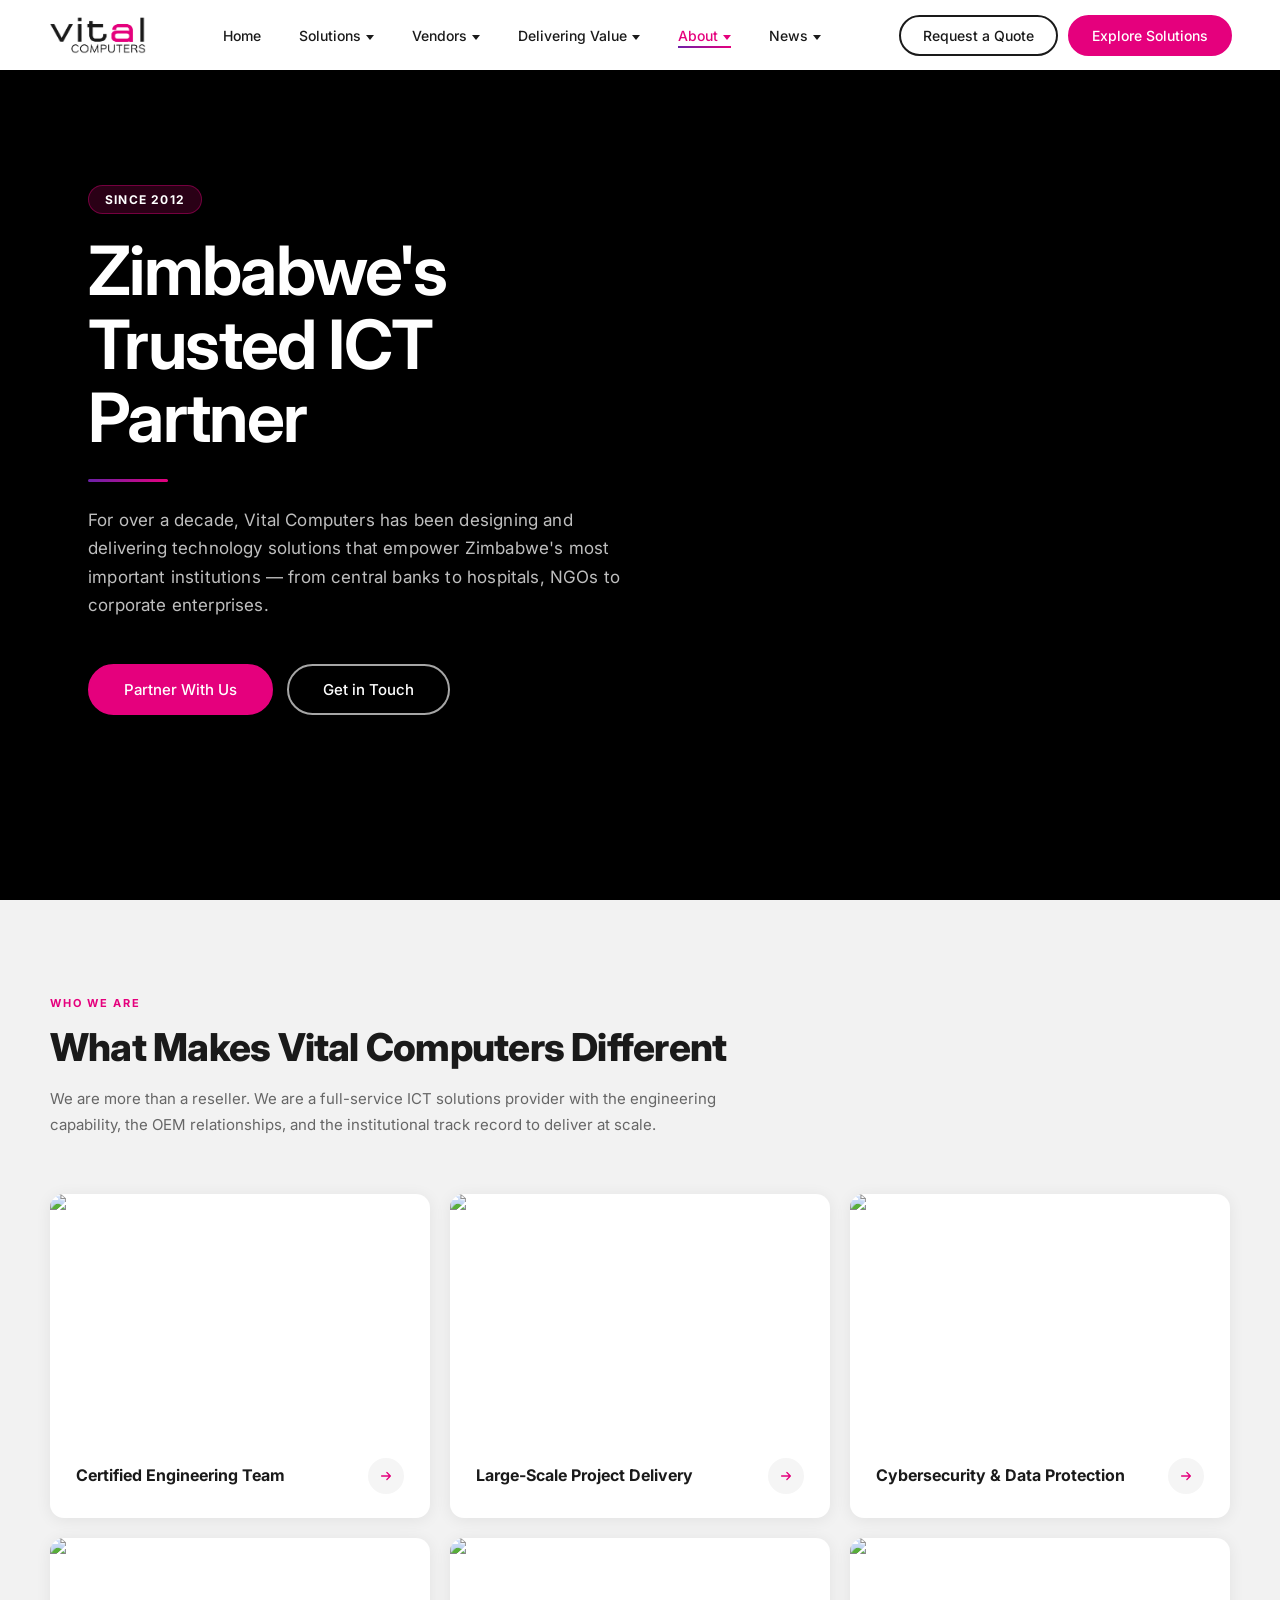
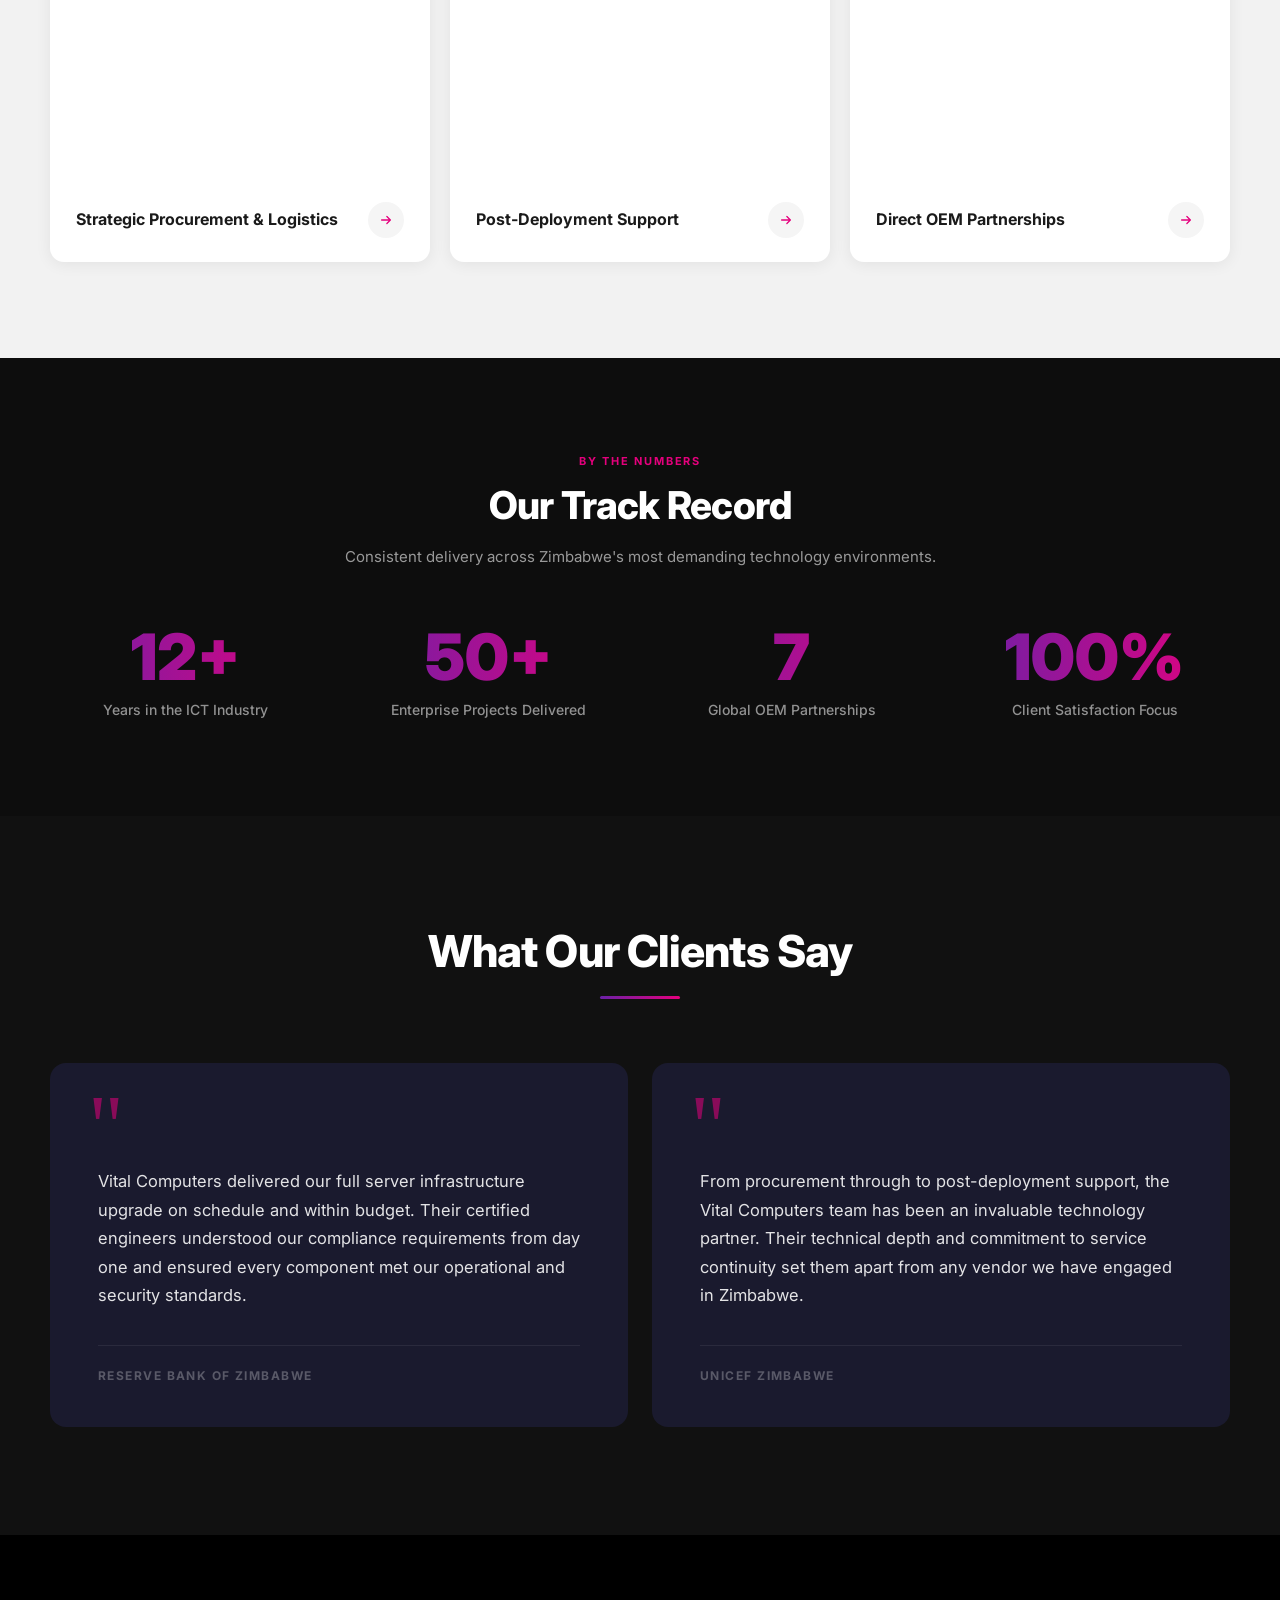
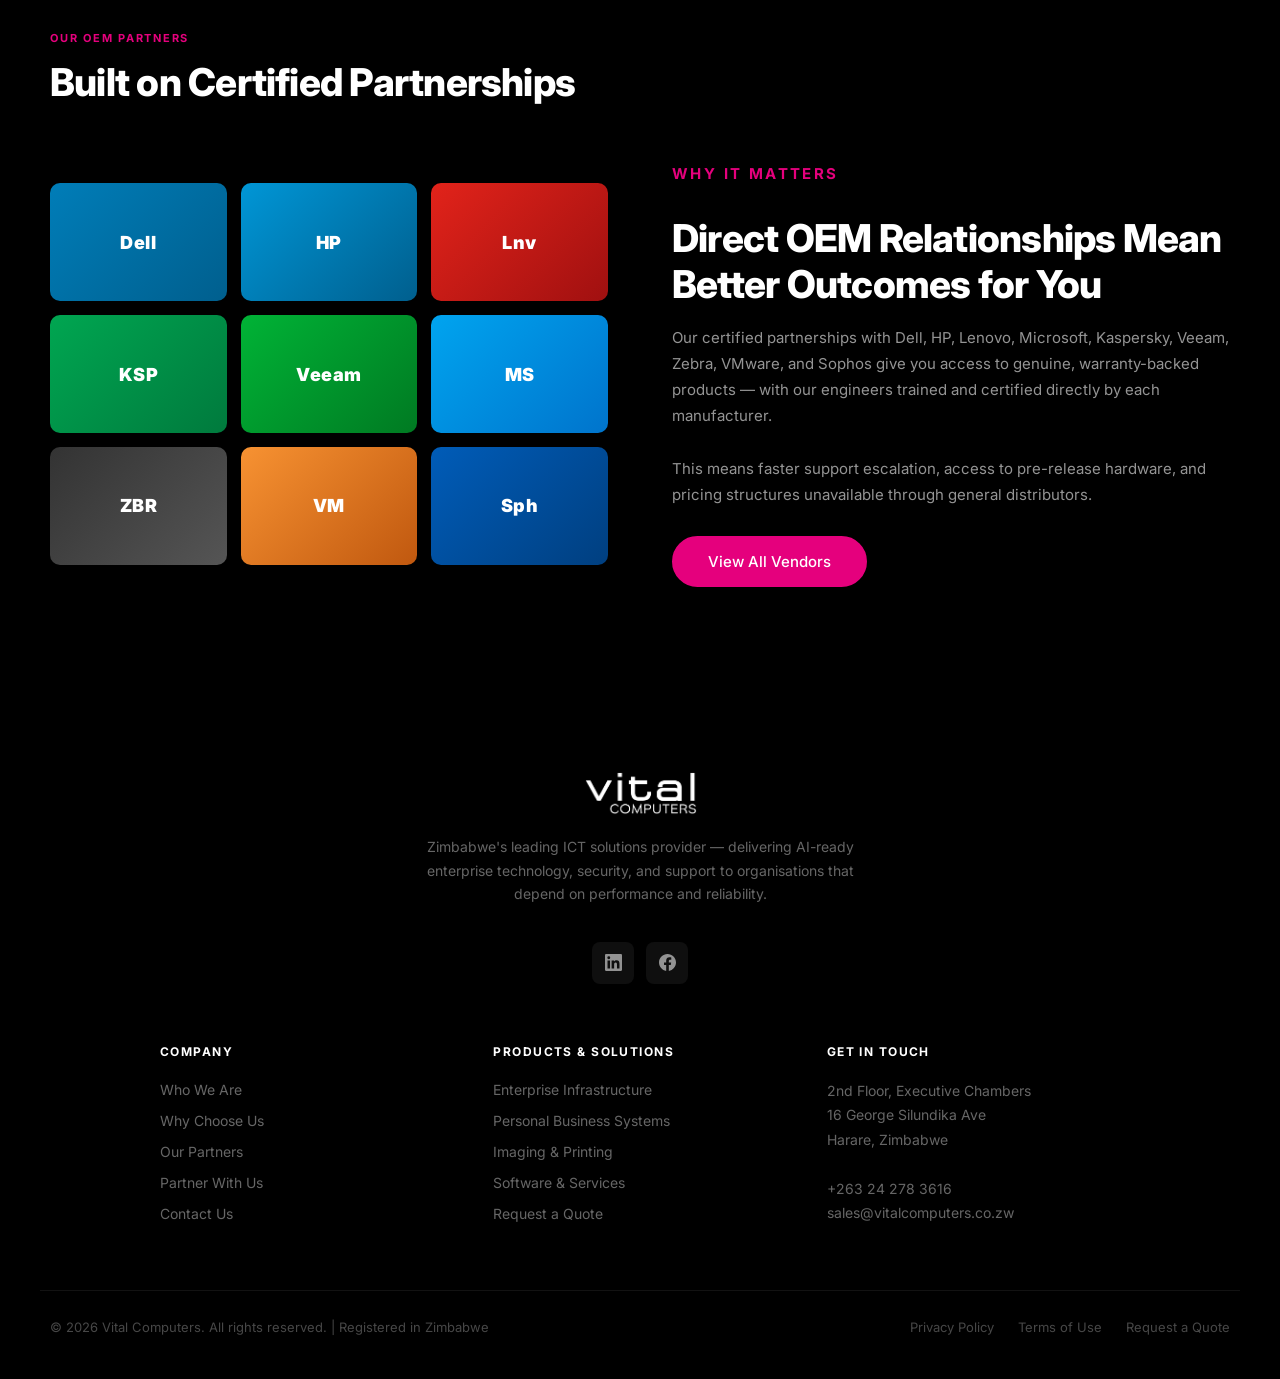
==== commit a2367cf9: "Add quote modal, fix mobile nav, and polish bottom nav - Request a Quote buttons now open a popup di" ====
--- a/about.html
+++ b/about.html
@@ -281,15 +281,15 @@
       </a>
       <a href="solutions.html" class="bottom-nav__tab">
         <svg viewBox="0 0 24 24" fill="none" stroke="currentColor" stroke-width="2" stroke-linecap="round" stroke-linejoin="round"><rect x="2" y="3" width="20" height="14" rx="2"/><line x1="8" y1="21" x2="16" y2="21"/><line x1="12" y1="17" x2="12" y2="21"/></svg>
-        <span>Services</span>
+        <span>Solutions</span>
       </a>
       <a href="vendors.html" class="bottom-nav__tab">
-        <svg viewBox="0 0 24 24" fill="none" stroke="currentColor" stroke-width="2" stroke-linecap="round" stroke-linejoin="round"><circle cx="12" cy="12" r="10"/><line x1="2" y1="12" x2="22" y2="12"/><path d="M12 2a15.3 15.3 0 014 10 15.3 15.3 0 01-4 10 15.3 15.3 0 01-4-10 15.3 15.3 0 014-10z"/></svg>
-        <span>Domains</span>
+        <svg viewBox="0 0 24 24" fill="none" stroke="currentColor" stroke-width="2" stroke-linecap="round" stroke-linejoin="round"><rect x="2" y="7" width="20" height="14" rx="2" ry="2"/><path d="M16 21V5a2 2 0 0 0-2-2h-4a2 2 0 0 0-2 2v16"/></svg>
+        <span>Vendors</span>
       </a>
       <a href="news.html" class="bottom-nav__tab">
-        <svg viewBox="0 0 24 24" fill="none" stroke="currentColor" stroke-width="2" stroke-linecap="round" stroke-linejoin="round"><path d="M12 22s8-4 8-10V5l-8-3-8 3v7c0 6 8 10 8 10z"/></svg>
-        <span>Security</span>
+        <svg viewBox="0 0 24 24" fill="none" stroke="currentColor" stroke-width="2" stroke-linecap="round" stroke-linejoin="round"><path d="M14 2H6a2 2 0 0 0-2 2v16a2 2 0 0 0 2 2h12a2 2 0 0 0 2-2V8z"/><polyline points="14 2 14 8 20 8"/><line x1="16" y1="13" x2="8" y2="13"/><line x1="16" y1="17" x2="8" y2="17"/></svg>
+        <span>News</span>
       </a>
       <a href="index.html#contact" class="bottom-nav__tab">
         <svg viewBox="0 0 24 24" fill="none" stroke="currentColor" stroke-width="2" stroke-linecap="round" stroke-linejoin="round"><path d="M22 16.92v3a2 2 0 01-2.18 2 19.79 19.79 0 01-8.63-3.07A19.5 19.5 0 013.07 9.81a19.79 19.79 0 01-3.07-8.7A2 2 0 012.18 0h3a2 2 0 012 1.72c.127.96.361 1.903.7 2.81a2 2 0 01-.45 2.11L6.91 7.91a16 16 0 006.06 6.06l1.27-1.27a2 2 0 012.11-.45c.907.339 1.85.573 2.81.7A2 2 0 0122 14.92z"/></svg>
--- a/style.css
+++ b/style.css
@@ -205,38 +205,45 @@
 }
 .hamburger span {
   display: block;
-  height: 2px;
-  background: var(--dark-3);
+  height: 2.5px;
+  background: var(--dark-1);
   border-radius: 2px;
   transition: all 0.25s;
+  width: 100%;
 }
 
 /* Mobile nav drawer */
 .nav__mobile {
   display: none;
   position: fixed;
-  inset: 70px 0 0 0;
+  top: 70px;
+  left: 0;
+  right: 0;
+  bottom: 0;
   background: #fff;
   z-index: 999;
-  padding: 24px 28px;
+  padding: 20px 24px calc(80px + env(safe-area-inset-bottom, 0px));
   flex-direction: column;
-  gap: 4px;
+  gap: 0;
   box-shadow: 0 8px 32px rgba(0,0,0,0.12);
   overflow-y: auto;
+  border-top: 3px solid transparent;
+  border-image: linear-gradient(90deg, #6B21A8, #E5007D) 1;
 }
 .nav__mobile.open { display: flex; }
 .nav__mobile a {
-  display: block;
+  display: flex;
+  align-items: center;
   font-size: 16px;
   font-weight: 600;
   color: var(--dark-3);
-  padding: 14px 0;
-  border-bottom: 1px solid #f0f0f0;
-  transition: color 0.2s;
-}
-.nav__mobile a:hover { color: var(--pink); }
+  padding: 15px 4px;
+  border-bottom: 1px solid #f5f5f5;
+  transition: color 0.2s, padding-left 0.2s;
+}
+.nav__mobile a:hover { color: var(--pink); padding-left: 10px; }
 .nav__mobile .nav__mobile-cta {
-  margin-top: 20px;
+  margin-top: 24px;
   display: flex;
   flex-direction: column;
   gap: 10px;
@@ -1923,6 +1930,7 @@
 
 @media (max-width: 580px) {
   .nav { height: 60px; }
+  .nav__mobile { top: 60px; }
   .hero { min-height: 580px; }
   .partners__grid { grid-template-columns: 1fr; }
   .value-props__grid { grid-template-columns: 1fr; }
@@ -1953,12 +1961,21 @@
   left: 0;
   right: 0;
   z-index: 1100;
-  background: rgba(255, 255, 255, 0.93);
+  background: rgba(255, 255, 255, 0.96);
   backdrop-filter: blur(20px) saturate(180%);
   -webkit-backdrop-filter: blur(20px) saturate(180%);
-  border-top: 1px solid rgba(0, 0, 0, 0.08);
-  box-shadow: 0 -4px 24px rgba(0, 0, 0, 0.07);
+  box-shadow: 0 -4px 24px rgba(0, 0, 0, 0.09);
   padding-bottom: env(safe-area-inset-bottom, 0px);
+}
+
+.bottom-nav::before {
+  content: '';
+  position: absolute;
+  top: 0;
+  left: 0;
+  right: 0;
+  height: 2px;
+  background: linear-gradient(90deg, #6B21A8, #E5007D, #6B21A8);
 }
 
 @media (max-width: 860px) {
@@ -1978,7 +1995,7 @@
   top: 8px;
   height: 36px;
   border-radius: 18px;
-  background: rgba(233, 30, 140, 0.10);
+  background: linear-gradient(135deg, rgba(107,33,168,0.13), rgba(229,0,125,0.15));
   transition: left 0.38s cubic-bezier(0.34, 1.56, 0.64, 1), width 0.38s cubic-bezier(0.34, 1.56, 0.64, 1);
   pointer-events: none;
   z-index: 0;
@@ -1994,11 +2011,11 @@
   min-height: 56px;
   min-width: 44px;
   text-decoration: none;
-  color: #a0aec0;
+  color: #6b7280;
   font-size: 10px;
-  font-weight: 500;
-  letter-spacing: 0.01em;
-  gap: 3px;
+  font-weight: 600;
+  letter-spacing: 0.02em;
+  gap: 4px;
   position: relative;
   z-index: 1;
   transition: color 0.2s ease;
@@ -2021,6 +2038,11 @@
 
 .bottom-nav__tab.bnav-active {
   color: var(--pink);
+  font-weight: 700;
+}
+
+.bottom-nav__tab.bnav-active svg {
+  stroke: var(--pink);
 }
 
 .bottom-nav__tab.bnav-tap svg {
--- a/vital-animations.css
+++ b/vital-animations.css
@@ -355,3 +355,224 @@
   .nav__mega-panel { display: none !important; }
   .mega-chevron { display: none; }
 }
+
+/* ============================================================
+   QUOTE REQUEST MODAL
+   ============================================================ */
+#raq-backdrop {
+  position: fixed;
+  inset: 0;
+  z-index: 10000;
+  background: rgba(0, 0, 0, 0.6);
+  backdrop-filter: blur(6px);
+  -webkit-backdrop-filter: blur(6px);
+  display: flex;
+  align-items: center;
+  justify-content: center;
+  padding: 20px;
+  opacity: 0;
+  visibility: hidden;
+  transition: opacity 0.3s, visibility 0s 0.3s;
+}
+
+#raq-backdrop.raq-open {
+  opacity: 1;
+  visibility: visible;
+  transition: opacity 0.3s;
+}
+
+#raq-modal {
+  background: #fff;
+  border-radius: 20px;
+  max-width: 620px;
+  width: 100%;
+  max-height: 90vh;
+  overflow-y: auto;
+  position: relative;
+  transform: scale(0.92) translateY(20px);
+  transition: transform 0.38s cubic-bezier(0.22, 1, 0.36, 1);
+  box-shadow: 0 32px 80px rgba(0, 0, 0, 0.35);
+  scrollbar-width: thin;
+  scrollbar-color: rgba(229, 0, 125, 0.3) transparent;
+}
+
+#raq-backdrop.raq-open #raq-modal {
+  transform: scale(1) translateY(0);
+}
+
+/* Dark header strip */
+.raq-header {
+  background: linear-gradient(135deg, #0d0d0d 0%, #1a0a14 100%);
+  border-radius: 20px 20px 0 0;
+  padding: 36px 44px 32px;
+  margin-bottom: 0;
+}
+
+/* Form body */
+#raqForm,
+#raq-success {
+  padding: 32px 44px 40px;
+}
+
+#raq-close {
+  position: absolute;
+  top: 14px;
+  right: 18px;
+  width: 34px;
+  height: 34px;
+  border-radius: 50%;
+  background: rgba(255, 255, 255, 0.1);
+  border: none;
+  color: rgba(255, 255, 255, 0.7);
+  font-size: 21px;
+  line-height: 1;
+  cursor: pointer;
+  display: flex;
+  align-items: center;
+  justify-content: center;
+  transition: background 0.2s, color 0.2s, transform 0.2s;
+  z-index: 1;
+}
+#raq-close:hover {
+  background: rgba(229, 0, 125, 0.25);
+  color: #fff;
+  transform: rotate(90deg);
+}
+
+.raq-label {
+  font-size: 11px;
+  font-weight: 700;
+  letter-spacing: 0.2em;
+  text-transform: uppercase;
+  color: #E5007D;
+  margin-bottom: 8px;
+}
+
+.raq-header h2 {
+  color: #fff;
+  font-size: 26px;
+  font-weight: 800;
+  line-height: 1.2;
+  margin: 0 0 8px;
+}
+
+.raq-desc {
+  color: rgba(255, 255, 255, 0.6);
+  font-size: 14px;
+  line-height: 1.65;
+  margin: 0;
+}
+
+.raq-grid {
+  display: grid;
+  grid-template-columns: 1fr 1fr;
+  gap: 16px;
+  margin-bottom: 16px;
+}
+
+.raq-field {
+  display: flex;
+  flex-direction: column;
+  gap: 6px;
+  margin-bottom: 16px;
+}
+
+.raq-grid .raq-field { margin-bottom: 0; }
+
+.raq-field label {
+  font-size: 12px;
+  font-weight: 700;
+  letter-spacing: 0.08em;
+  text-transform: uppercase;
+  color: #555;
+}
+
+.raq-req { color: #E5007D; }
+
+.raq-field input,
+.raq-field textarea {
+  width: 100%;
+  padding: 12px 16px;
+  border: 2px solid #e6e6e6;
+  border-radius: 10px;
+  font-family: inherit;
+  font-size: 14px;
+  color: #1a1a1a;
+  background: #fafafa;
+  transition: border-color 0.2s, background 0.2s;
+  outline: none;
+  box-sizing: border-box;
+  appearance: none;
+}
+
+.raq-field input::placeholder,
+.raq-field textarea::placeholder {
+  color: #aaa;
+}
+
+.raq-field input:focus,
+.raq-field textarea:focus {
+  border-color: #E5007D;
+  background: #fff;
+}
+
+.raq-field textarea {
+  min-height: 110px;
+  resize: vertical;
+}
+
+.raq-submit {
+  width: 100%;
+  margin-top: 8px;
+  justify-content: center;
+  padding: 14px !important;
+  font-size: 15px;
+}
+
+#raq-success {
+  display: none;
+  flex-direction: column;
+  align-items: center;
+  text-align: center;
+  gap: 12px;
+}
+
+.raq-success-icon {
+  width: 72px;
+  height: 72px;
+  border-radius: 50%;
+  background: rgba(229, 0, 125, 0.08);
+  display: flex;
+  align-items: center;
+  justify-content: center;
+  margin-bottom: 8px;
+}
+
+.raq-success-icon svg {
+  width: 40px;
+  height: 40px;
+}
+
+#raq-success h3 {
+  color: #1a1a1a;
+  font-size: 22px;
+  font-weight: 800;
+  margin: 0;
+}
+
+#raq-success p {
+  color: #666;
+  font-size: 15px;
+  margin: 0;
+}
+
+.raq-close-success {
+  margin-top: 8px;
+}
+
+@media (max-width: 560px) {
+  .raq-grid { grid-template-columns: 1fr; }
+  .raq-header { padding: 28px 24px 24px; border-radius: 16px 16px 0 0; }
+  #raqForm, #raq-success { padding: 24px 24px 32px; }
+  #raq-modal { border-radius: 16px; }
+}
